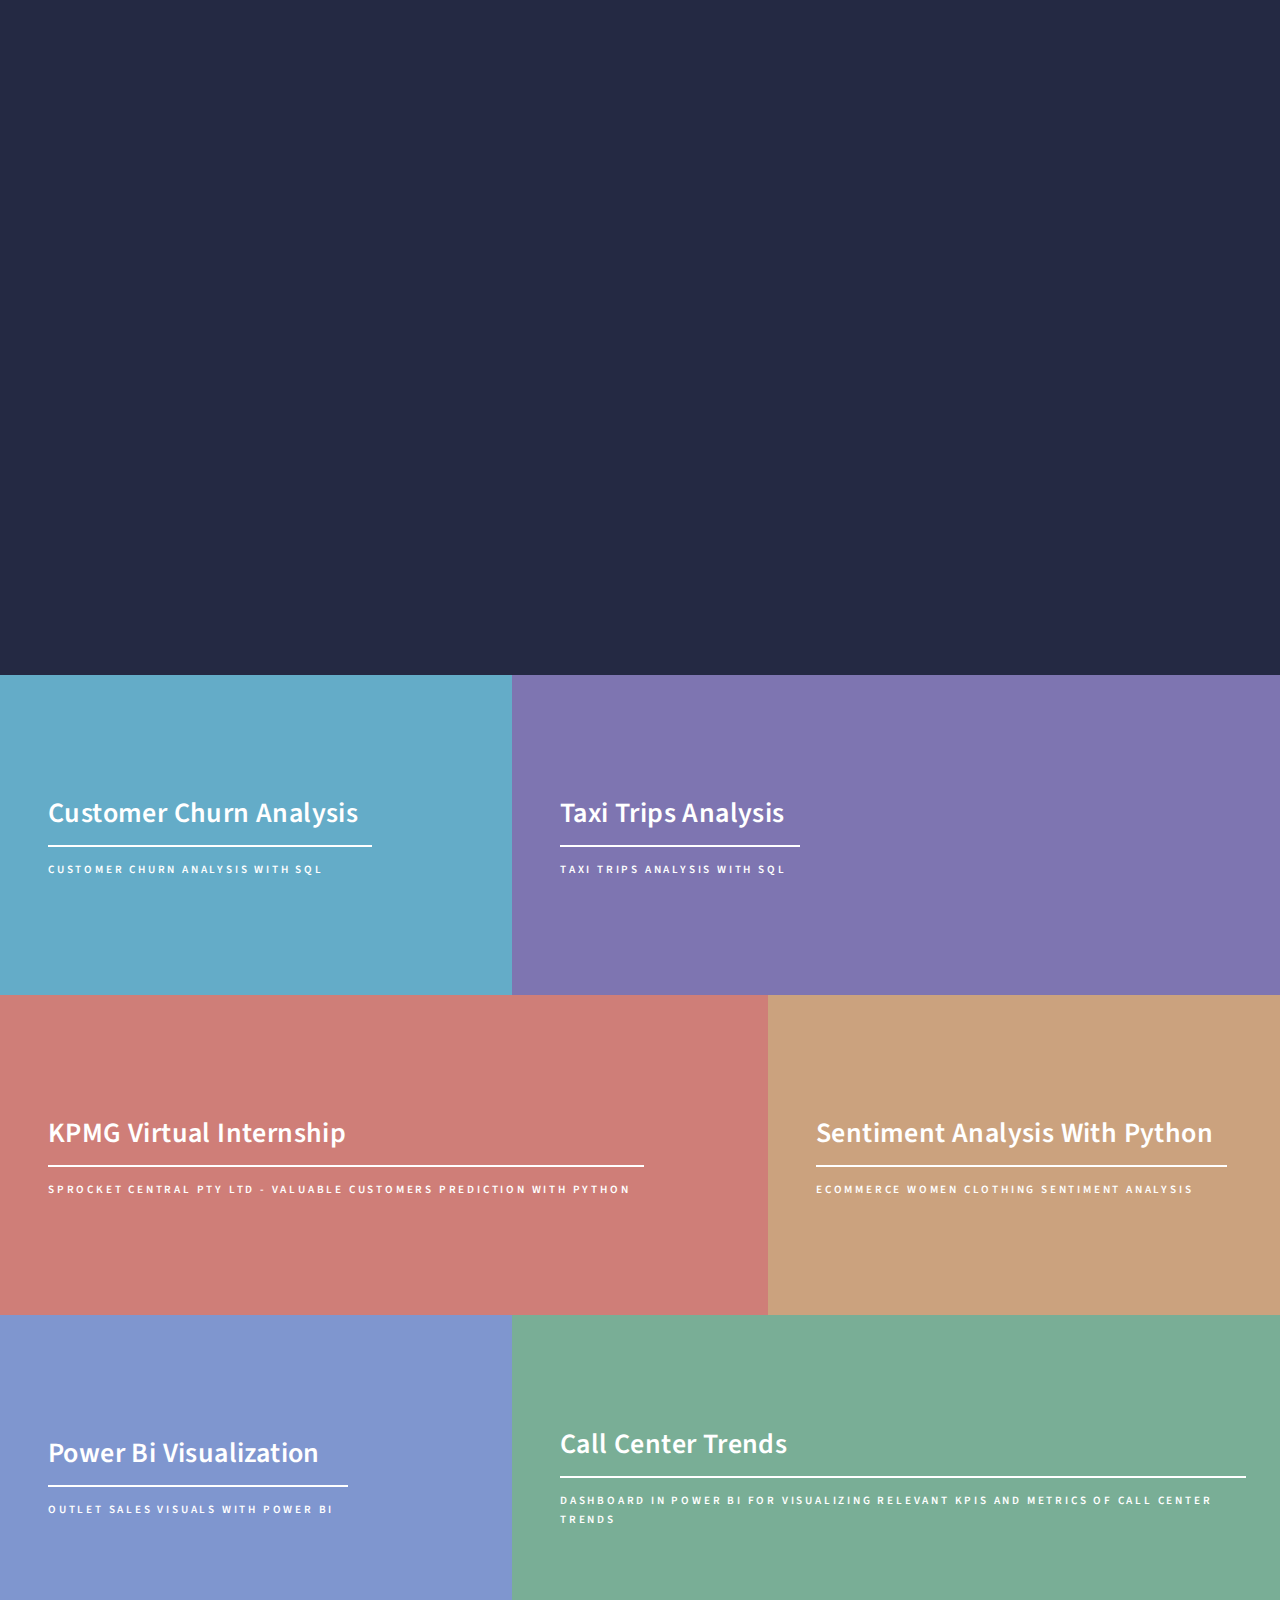
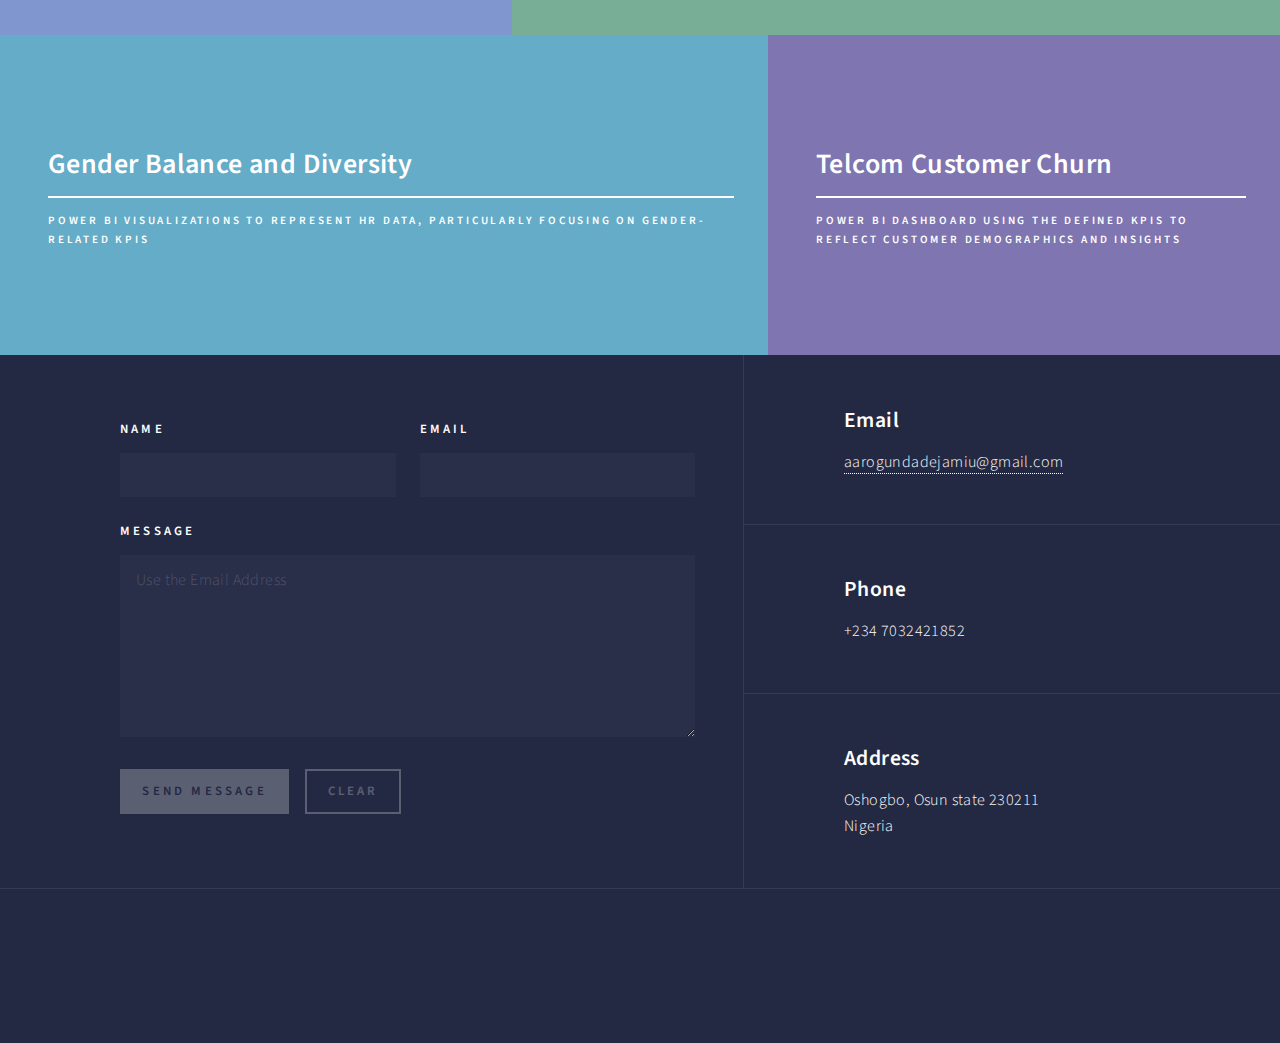
==== index.html @ fac4937c "Added three new Power BI projects" ====
<!DOCTYPE HTML>
<html>
	<head>
		<title>Welcome to my portfolio</title>
		<meta charset="utf-8" />
		<meta name="viewport" content="width=device-width, initial-scale=1, user-scalable=no" />
		<link rel="stylesheet" href="assets/css/main.css" />
		<noscript><link rel="stylesheet" href="assets/css/noscript.css" /></noscript>
	</head>
	<body class="is-preload">

		<!-- Wrapper -->
			<div id="wrapper">

				<!-- Header -->
					<header id="header" class="alt">
						<a href="index.html" class="logo"><strong>Welcome</strong> <span>to my Portfolio</span></a>
						<nav>
							<a href="#menu">Menu</a>
						</nav>
					</header>

				<!-- Menu -->
					<nav id="menu">
						<ul class="links">
							<li><a href="index.html">Home</a></li>
							<!-- <li><a href="landing.html">About</a></li> -->
							<li><a href="https://github.com/Hardeborwale87/Excel-for-Data-Analysis"></a>Excel</li>
							<li><a href="https://github.com/Hardeborwale87/SQL-for-Data-Analysis">SQL</a></li>
							<li><a href="https://github.com/Hardeborwale87/Python">Python Projects</a></li>
							<li><a href="https://github.com/Hardeborwale87?tab=repositories"></a>HTML Projects</li>
						</ul>
						<!-- <ul class="actions stacked">
							<li><a href="#" class="button primary fit">Get Started</a></li>
							<li><a href="#" class="button fit">Log In</a></li>
						</ul> -->
					</nav>

				<!-- Banner -->
					<section id="banner" class="major">
						<div class="inner">
							<header class="major">
								<h1>Hello, I'm Jamiu Arogundade,</h1>
							</header>
							<div class="inner">
								<p font="" style="padding-top: -6em;">
									As a dynamic Data Analyst, I possess a keen understanding of efficiently gathering, organizing, interpreting, and 
									presenting diverse statistical insights. My proficiency extends across a spectrum of tools, including MS Excel, MS SQL, 
									Tableau, Python, and Power BI. Additionally, I bring proven expertise in programming languages and libraries such as HTML,
									 CSS, JQuery, JavaScript, Python, and PHP for the development and upkeep of computer software. Let's transform data into 
									 actionable intelligence together.
								</p>
								<ul class="actions" style="padding-bottom: 7em;">
									<li><a href="#one" class="button next scrolly">Get Started</a></li>
								</ul>
							</div>
						</div>
					</section>

				<!-- Main -->
					<div id="main">

						<!-- One -->
							<section id="one" class="tiles">
								<article>
									<span class="image">
										<img src="images/OIH.jfif" alt="" />
									</span>
									<header class="major">
										<h3><a href="customerChurn.html" class="link">Customer Churn Analysis</a></h3>
										<p>Customer Churn Analysis With SQL</p>
									</header>
								</article>
								<article>
									<span class="image">
										<img src="images/trips/taxi.jpg" alt="" />
									</span>
									<header class="major">
										<h3><a href="taxiTrips.html" class="link">Taxi Trips Analysis</a></h3>
										<p>Taxi Trips Analysis With SQl</p>
									</header>
								</article>
								<article>
									<span class="image">
										<img src="images/KPMG/KPMG-inside-sherpa-thumb.jpg" alt="" />
									</span>
									<header class="major">
										<h3><a href="https://github.com/Hardeborwale87/KPMG_Virtual_Intership__Sprocket_Central_Pty_Ltd" class="link">KPMG Virtual Internship</a></h3>
										<p>Sprocket Central Pty Ltd - Valuable Customers Prediction WITH Python</p>
									</header>
								</article>
								<article>
									<span class="image">
										<img src="images/sentiment_analyses/wordCloud2.jpg" alt="" />
									</span>
									<header class="major">
										<h3><a href="https://github.com/Hardeborwale87/Women_Clohing_Ecommerce_Sentiment_Analyses" class="link">Sentiment Analysis With Python</a></h3>
										<p>Ecommerce Women Clothing Sentiment Analysis</p>
									</header>
								</article>
								<article>
									<span class="image">
										<img src="images/Outlets/AP22269668737218.jpg" alt="" />
									</span>
									<header class="major">
										<h3><a href="https://github.com/Hardeborwale87/Outlet_Sales/blob/main/OutletsSales.pdf" class="link">Power Bi Visualization</a></h3>
										<p>Outlet Sales Visuals with Power Bi</p>
									</header>
								</article>
								
								<article>
									<span class="image">
										<img src="images/Telcom Churn Analysis/call_center_trends.png" alt="" />
									</span>
									<header class="major">
										<h3><a href="https://github.com/aarogundadejamiu/Call-Center-Trends/blob/main/CallCenterTrends.pdf" class="link"></a>Call Center Trends</h3>
										<p>Dashboard in Power BI for Visualizing Relevant KPIs and Metrics of Call Center Trends</Center></p>
									</header>
								</article>
								<article>
									<span class="image">
										<img src="images/Telcom Churn Analysis/Diversity_summary.png" alt="" />
									</span>
									<header class="major">
										<h3><a href="https://github.com/aarogundadejamiu/Gender-Balance-and-Diversity/blob/main/d%26I.pdf" class="link">Gender Balance and Diversity</a></h3>
										<p>Power BI Visualizations to Represent HR Data, Particularly Focusing on Gender-Related KPIs</p>
									</header>
								</article>
								
								<article>
									<span class="image">
										<img src="images/Telcom Churn Analysis/Overview.png" alt="" />
									</span>
									<header class="major">
										<h3><a href="https://github.com/aarogundadejamiu/Telcom-Customer-Churn/blob/main/TelcomCustomerChurnAnalysis.pdf" class="link"></a>Telcom Customer Churn</h3>
										<p>Power Bi Dashboard Using the Defined KPIs to Reflect Customer Demographics and Insights</p>
									</header>
								</article>
							</section>

						<!-- Two -->
							<!-- <section id="two">
								<div class="inner">
									<header class="major">
										<h2>Massa libero</h2>
									</header>
									
								</div>
							</section> -->

					</div>

				<!-- Contact -->
					<section id="contact">
						<div class="inner">
							<section>
								<form method="post" action="#">
									<div class="fields">
										<div class="field half">
											<label for="name">Name</label>
											<input type="text" name="name" id="name" disabled/>
										</div>
										<div class="field half">
											<label for="email">Email</label>
											<input type="text" name="email" id="email" disabled/>
										</div>
										<div class="field">
											<label for="message">Message</label>
											<textarea name="message" id="message" rows="6" placeholder="Use the Email Address"></textarea>
										</div>
									</div>
									<ul class="actions">
										<li><input type="submit" value="Send Message" class="primary" disabled/></li>
										<li><input type="reset" value="Clear" disabled/></li>
									</ul>
								</form>
							</section>
							<section class="split">
								<section>
									<div class="contact-method">
										<span class="icon solid alt fa-envelope"></span>
										<h3>Email</h3>
										<a href="#">aarogundadejamiu@gmail.com</a>
									</div>
								</section>
								<section>
									<div class="contact-method">
										<span class="icon solid alt fa-phone"></span>
										<h3>Phone</h3>
										<span>+234 7032421852</span>
									</div>
								</section>
								<section>
									<div class="contact-method">
										<span class="icon solid alt fa-home"></span>
										<h3>Address</h3>
										<span>Oshogbo, Osun state 230211<br />
										Nigeria</span>
									</div>
								</section>
							</section>
						</div>
					</section>

				<!-- Footer -->
					<footer id="footer">
						<div class="inner">
							<ul class="icons">
								<li><a href="https://twitter.com/hardeborwale_" class="icon brands alt fa-twitter"><span class="label">Twitter</span></a></li>
								<!-- <li><a href="#" class="icon brands alt fa-facebook-f"><span class="label">Facebook</span></a></li>
								<li><a href="#" class="icon brands alt fa-instagram"><span class="label">Instagram</span></a></li> -->
								<li><a href="https://github.com/Hardeborwale87" class="icon brands alt fa-github"><span class="label">GitHub</span></a></li>
								<li><a href="https://www.linkedin.com/in/jamiuarogundade/" class="icon brands alt fa-linkedin-in"><span class="label">LinkedIn</span></a></li>
							</ul>
							<!-- <ul class="copyright">
								<li>&copy; Untitled</li><li>Design: <a href="https://html5up.net">HTML5 UP</a></li>
							</ul> -->
						</div>
					</footer>

			</div>

		<!-- Scripts -->
			<script src="assets/js/jquery.min.js"></script>
			<script src="assets/js/jquery.scrolly.min.js"></script>
			<script src="assets/js/jquery.scrollex.min.js"></script>
			<script src="assets/js/browser.min.js"></script>
			<script src="assets/js/breakpoints.min.js"></script>
			<script src="assets/js/util.js"></script>
			<script src="assets/js/main.js"></script>

	</body>
</html>
---- assets/css/main.css ----
@import url(fontawesome-all.min.css);
@import url("https://fonts.googleapis.com/css?family=Source+Sans+Pro:300,300italic,600,600italic");

/*
	Forty by HTML5 UP
	html5up.net | @ajlkn
	Free for personal and commercial use under the CCA 3.0 license (html5up.net/license)
*/

html, body, div, span, applet, object,
iframe, h1, h2, h3, h4, h5, h6, p, blockquote,
pre, a, abbr, acronym, address, big, cite,
code, del, dfn, em, img, ins, kbd, q, s, samp,
small, strike, strong, sub, sup, tt, var, b,
u, i, center, dl, dt, dd, ol, ul, li, fieldset,
form, label, legend, table, caption, tbody,
tfoot, thead, tr, th, td, article, aside,
canvas, details, embed, figure, figcaption,
footer, header, hgroup, menu, nav, output, ruby,
section, summary, time, mark, audio, video {
	margin: 0;
	padding: 0;
	border: 0;
	font-size: 100%;
	font: inherit;
	vertical-align: baseline;}

article, aside, details, figcaption, figure,
footer, header, hgroup, menu, nav, section {
	display: block;}

body {
	line-height: 1;
}

ol, ul {
	list-style: none;
}

blockquote, q {
	quotes: none;
}

	blockquote:before, blockquote:after, q:before, q:after {
		content: '';
		content: none;
	}

table {
	border-collapse: collapse;
	border-spacing: 0;
}

body {
	-webkit-text-size-adjust: none;
}

mark {
	background-color: transparent;
	color: inherit;
}

input::-moz-focus-inner {
	border: 0;
	padding: 0;
}

input, select, textarea {
	-moz-appearance: none;
	-webkit-appearance: none;
	-ms-appearance: none;
	appearance: none;
}

/* Basic */

	@-ms-viewport {
		width: device-width;
	}

	body {
		-ms-overflow-style: scrollbar;
	}

	@media screen and (max-width: 480px) {

		html, body {
			min-width: 320px;
		}

	}

	html {
		box-sizing: border-box;
	}

	*, *:before, *:after {
		box-sizing: inherit;
	}

	body {
		background: #242943;
	}

		body.is-preload *, body.is-preload *:before, body.is-preload *:after {
			-moz-animation: none !important;
			-webkit-animation: none !important;
			-ms-animation: none !important;
			animation: none !important;
			-moz-transition: none !important;
			-webkit-transition: none !important;
			-ms-transition: none !important;
			transition: none !important;
		}

/* Type */

	body, input, select, textarea {
		color: #ffffff;
		font-family: "Source Sans Pro", Helvetica, sans-serif;
		font-size: 17pt;
		font-weight: 300;
		letter-spacing: 0.025em;
		line-height: 1.65;
	}

		@media screen and (max-width: 1680px) {

			body, input, select, textarea {
				font-size: 14pt;
			}

		}

		@media screen and (max-width: 1280px) {

			body, input, select, textarea {
				font-size: 12pt;
			}

		}

		@media screen and (max-width: 360px) {

			body, input, select, textarea {
				font-size: 11pt;
			}

		}

	a {
		-moz-transition: color 0.2s ease-in-out, border-bottom-color 0.2s ease-in-out;
		-webkit-transition: color 0.2s ease-in-out, border-bottom-color 0.2s ease-in-out;
		-ms-transition: color 0.2s ease-in-out, border-bottom-color 0.2s ease-in-out;
		transition: color 0.2s ease-in-out, border-bottom-color 0.2s ease-in-out;
		border-bottom: dotted 1px;
		color: inherit;
		text-decoration: none;
	}

		a:hover {
			border-bottom-color: transparent;
			color: #9bf1ff !important;
		}

		a:active {
			color: #53e3fb !important;
		}

	strong, b {
		color: #ffffff;
		font-weight: 600;
	}

	em, i {
		font-style: italic;
	}

	p {
		margin: 0 0 2em 0;
	}

	h1, h2, h3, h4, h5, h6 {
		color: #ffffff;
		font-weight: 600;
		line-height: 1.65;
		margin: 0 0 1em 0;
	}

		h1 a, h2 a, h3 a, h4 a, h5 a, h6 a {
			color: inherit;
			border-bottom: 0;
		}

	h1 {
		font-size: 2.5em;
	}

	h2 {
		font-size: 1.75em;
	}

	h3 {
		font-size: 1.35em;
	}

	h4 {
		font-size: 1.1em;
	}

	h5 {
		font-size: 0.9em;
	}

	h6 {
		font-size: 0.7em;
	}

	@media screen and (max-width: 736px) {

		h1 {
			font-size: 2em;
		}

		h2 {
			font-size: 1.5em;
		}

		h3 {
			font-size: 1.25em;
		}

	}

	sub {
		font-size: 0.8em;
		position: relative;
		top: 0.5em;
	}

	sup {
		font-size: 0.8em;
		position: relative;
		top: -0.5em;
	}

	blockquote {
		border-left: solid 4px rgba(212, 212, 255, 0.1);
		font-style: italic;
		margin: 0 0 2em 0;
		padding: 0.5em 0 0.5em 2em;
	}

	code {
		background: rgba(212, 212, 255, 0.035);
		font-family: "Courier New", monospace;
		font-size: 0.9em;
		margin: 0 0.25em;
		padding: 0.25em 0.65em;
	}

	pre {
		-webkit-overflow-scrolling: touch;
		font-family: "Courier New", monospace;
		font-size: 0.9em;
		margin: 0 0 2em 0;
	}

		pre code {
			display: block;
			line-height: 1.75;
			padding: 1em 1.5em;
			overflow-x: auto;
		}

	hr {
		border: 0;
		border-bottom: solid 1px rgba(212, 212, 255, 0.1);
		margin: 2em 0;
	}

		hr.major {
			margin: 3em 0;
		}

	.align-left {
		text-align: left;
	}

	.align-center {
		text-align: center;
	}

	.align-right {
		text-align: right;
	}

/* Row */

	.row {
		display: flex;
		flex-wrap: wrap;
		box-sizing: border-box;
		align-items: stretch;
	}

		.row > * {
			box-sizing: border-box;
		}

		.row.gtr-uniform > * > :last-child {
			margin-bottom: 0;
		}

		.row.aln-left {
			justify-content: flex-start;
		}

		.row.aln-center {
			justify-content: center;
		}

		.row.aln-right {
			justify-content: flex-end;
		}

		.row.aln-top {
			align-items: flex-start;
		}

		.row.aln-middle {
			align-items: center;
		}

		.row.aln-bottom {
			align-items: flex-end;
		}

		.row > .imp {
			order: -1;
		}

		.row > .col-1 {
			width: 8.33333%;
		}

		.row > .off-1 {
			margin-left: 8.33333%;
		}

		.row > .col-2 {
			width: 16.66667%;
		}

		.row > .off-2 {
			margin-left: 16.66667%;
		}

		.row > .col-3 {
			width: 25%;
		}

		.row > .off-3 {
			margin-left: 25%;
		}

		.row > .col-4 {
			width: 33.33333%;
		}

		.row > .off-4 {
			margin-left: 33.33333%;
		}

		.row > .col-5 {
			width: 41.66667%;
		}

		.row > .off-5 {
			margin-left: 41.66667%;
		}

		.row > .col-6 {
			width: 50%;
		}

		.row > .off-6 {
			margin-left: 50%;
		}

		.row > .col-7 {
			width: 58.33333%;
		}

		.row > .off-7 {
			margin-left: 58.33333%;
		}

		.row > .col-8 {
			width: 66.66667%;
		}

		.row > .off-8 {
			margin-left: 66.66667%;
		}

		.row > .col-9 {
			width: 75%;
		}

		.row > .off-9 {
			margin-left: 75%;
		}

		.row > .col-10 {
			width: 83.33333%;
		}

		.row > .off-10 {
			margin-left: 83.33333%;
		}

		.row > .col-11 {
			width: 91.66667%;
		}

		.row > .off-11 {
			margin-left: 91.66667%;
		}

		.row > .col-12 {
			width: 100%;
		}

		.row > .off-12 {
			margin-left: 100%;
		}

		.row.gtr-0 {
			margin-top: 0;
			margin-left: 0em;
		}

			.row.gtr-0 > * {
				padding: 0 0 0 0em;
			}

			.row.gtr-0.gtr-uniform {
				margin-top: 0em;
			}

				.row.gtr-0.gtr-uniform > * {
					padding-top: 0em;
				}

		.row.gtr-25 {
			margin-top: 0;
			margin-left: -0.5em;
		}

			.row.gtr-25 > * {
				padding: 0 0 0 0.5em;
			}

			.row.gtr-25.gtr-uniform {
				margin-top: -0.5em;
			}

				.row.gtr-25.gtr-uniform > * {
					padding-top: 0.5em;
				}

		.row.gtr-50 {
			margin-top: 0;
			margin-left: -1em;
		}

			.row.gtr-50 > * {
				padding: 0 0 0 1em;
			}

			.row.gtr-50.gtr-uniform {
				margin-top: -1em;
			}

				.row.gtr-50.gtr-uniform > * {
					padding-top: 1em;
				}

		.row {
			margin-top: 0;
			margin-left: -2em;
		}

			.row > * {
				padding: 0 0 0 2em;
			}

			.row.gtr-uniform {
				margin-top: -2em;
			}

				.row.gtr-uniform > * {
					padding-top: 2em;
				}

		.row.gtr-150 {
			margin-top: 0;
			margin-left: -3em;
		}

			.row.gtr-150 > * {
				padding: 0 0 0 3em;
			}

			.row.gtr-150.gtr-uniform {
				margin-top: -3em;
			}

				.row.gtr-150.gtr-uniform > * {
					padding-top: 3em;
				}

		.row.gtr-200 {
			margin-top: 0;
			margin-left: -4em;
		}

			.row.gtr-200 > * {
				padding: 0 0 0 4em;
			}

			.row.gtr-200.gtr-uniform {
				margin-top: -4em;
			}

				.row.gtr-200.gtr-uniform > * {
					padding-top: 4em;
				}

		@media screen and (max-width: 1680px) {

			.row {
				display: flex;
				flex-wrap: wrap;
				box-sizing: border-box;
				align-items: stretch;
			}

				.row > * {
					box-sizing: border-box;
				}

				.row.gtr-uniform > * > :last-child {
					margin-bottom: 0;
				}

				.row.aln-left {
					justify-content: flex-start;
				}

				.row.aln-center {
					justify-content: center;
				}

				.row.aln-right {
					justify-content: flex-end;
				}

				.row.aln-top {
					align-items: flex-start;
				}

				.row.aln-middle {
					align-items: center;
				}

				.row.aln-bottom {
					align-items: flex-end;
				}

				.row > .imp-xlarge {
					order: -1;
				}

				.row > .col-1-xlarge {
					width: 8.33333%;
				}

				.row > .off-1-xlarge {
					margin-left: 8.33333%;
				}

				.row > .col-2-xlarge {
					width: 16.66667%;
				}

				.row > .off-2-xlarge {
					margin-left: 16.66667%;
				}

				.row > .col-3-xlarge {
					width: 25%;
				}

				.row > .off-3-xlarge {
					margin-left: 25%;
				}

				.row > .col-4-xlarge {
					width: 33.33333%;
				}

				.row > .off-4-xlarge {
					margin-left: 33.33333%;
				}

				.row > .col-5-xlarge {
					width: 41.66667%;
				}

				.row > .off-5-xlarge {
					margin-left: 41.66667%;
				}

				.row > .col-6-xlarge {
					width: 50%;
				}

				.row > .off-6-xlarge {
					margin-left: 50%;
				}

				.row > .col-7-xlarge {
					width: 58.33333%;
				}

				.row > .off-7-xlarge {
					margin-left: 58.33333%;
				}

				.row > .col-8-xlarge {
					width: 66.66667%;
				}

				.row > .off-8-xlarge {
					margin-left: 66.66667%;
				}

				.row > .col-9-xlarge {
					width: 75%;
				}

				.row > .off-9-xlarge {
					margin-left: 75%;
				}

				.row > .col-10-xlarge {
					width: 83.33333%;
				}

				.row > .off-10-xlarge {
					margin-left: 83.33333%;
				}

				.row > .col-11-xlarge {
					width: 91.66667%;
				}

				.row > .off-11-xlarge {
					margin-left: 91.66667%;
				}

				.row > .col-12-xlarge {
					width: 100%;
				}

				.row > .off-12-xlarge {
					margin-left: 100%;
				}

				.row.gtr-0 {
					margin-top: 0;
					margin-left: 0em;
				}

					.row.gtr-0 > * {
						padding: 0 0 0 0em;
					}

					.row.gtr-0.gtr-uniform {
						margin-top: 0em;
					}

						.row.gtr-0.gtr-uniform > * {
							padding-top: 0em;
						}

				.row.gtr-25 {
					margin-top: 0;
					margin-left: -0.5em;
				}

					.row.gtr-25 > * {
						padding: 0 0 0 0.5em;
					}

					.row.gtr-25.gtr-uniform {
						margin-top: -0.5em;
					}

						.row.gtr-25.gtr-uniform > * {
							padding-top: 0.5em;
						}

				.row.gtr-50 {
					margin-top: 0;
					margin-left: -1em;
				}

					.row.gtr-50 > * {
						padding: 0 0 0 1em;
					}

					.row.gtr-50.gtr-uniform {
						margin-top: -1em;
					}

						.row.gtr-50.gtr-uniform > * {
							padding-top: 1em;
						}

				.row {
					margin-top: 0;
					margin-left: -2em;
				}

					.row > * {
						padding: 0 0 0 2em;
					}

					.row.gtr-uniform {
						margin-top: -2em;
					}

						.row.gtr-uniform > * {
							padding-top: 2em;
						}

				.row.gtr-150 {
					margin-top: 0;
					margin-left: -3em;
				}

					.row.gtr-150 > * {
						padding: 0 0 0 3em;
					}

					.row.gtr-150.gtr-uniform {
						margin-top: -3em;
					}

						.row.gtr-150.gtr-uniform > * {
							padding-top: 3em;
						}

				.row.gtr-200 {
					margin-top: 0;
					margin-left: -4em;
				}

					.row.gtr-200 > * {
						padding: 0 0 0 4em;
					}

					.row.gtr-200.gtr-uniform {
						margin-top: -4em;
					}

						.row.gtr-200.gtr-uniform > * {
							padding-top: 4em;
						}

		}

		@media screen and (max-width: 1280px) {

			.row {
				display: flex;
				flex-wrap: wrap;
				box-sizing: border-box;
				align-items: stretch;
			}

				.row > * {
					box-sizing: border-box;
				}

				.row.gtr-uniform > * > :last-child {
					margin-bottom: 0;
				}

				.row.aln-left {
					justify-content: flex-start;
				}

				.row.aln-center {
					justify-content: center;
				}

				.row.aln-right {
					justify-content: flex-end;
				}

				.row.aln-top {
					align-items: flex-start;
				}

				.row.aln-middle {
					align-items: center;
				}

				.row.aln-bottom {
					align-items: flex-end;
				}

				.row > .imp-large {
					order: -1;
				}

				.row > .col-1-large {
					width: 8.33333%;
				}

				.row > .off-1-large {
					margin-left: 8.33333%;
				}

				.row > .col-2-large {
					width: 16.66667%;
				}

				.row > .off-2-large {
					margin-left: 16.66667%;
				}

				.row > .col-3-large {
					width: 25%;
				}

				.row > .off-3-large {
					margin-left: 25%;
				}

				.row > .col-4-large {
					width: 33.33333%;
				}

				.row > .off-4-large {
					margin-left: 33.33333%;
				}

				.row > .col-5-large {
					width: 41.66667%;
				}

				.row > .off-5-large {
					margin-left: 41.66667%;
				}

				.row > .col-6-large {
					width: 50%;
				}

				.row > .off-6-large {
					margin-left: 50%;
				}

				.row > .col-7-large {
					width: 58.33333%;
				}

				.row > .off-7-large {
					margin-left: 58.33333%;
				}

				.row > .col-8-large {
					width: 66.66667%;
				}

				.row > .off-8-large {
					margin-left: 66.66667%;
				}

				.row > .col-9-large {
					width: 75%;
				}

				.row > .off-9-large {
					margin-left: 75%;
				}

				.row > .col-10-large {
					width: 83.33333%;
				}

				.row > .off-10-large {
					margin-left: 83.33333%;
				}

				.row > .col-11-large {
					width: 91.66667%;
				}

				.row > .off-11-large {
					margin-left: 91.66667%;
				}

				.row > .col-12-large {
					width: 100%;
				}

				.row > .off-12-large {
					margin-left: 100%;
				}

				.row.gtr-0 {
					margin-top: 0;
					margin-left: 0em;
				}

					.row.gtr-0 > * {
						padding: 0 0 0 0em;
					}

					.row.gtr-0.gtr-uniform {
						margin-top: 0em;
					}

						.row.gtr-0.gtr-uniform > * {
							padding-top: 0em;
						}

				.row.gtr-25 {
					margin-top: 0;
					margin-left: -0.375em;
				}

					.row.gtr-25 > * {
						padding: 0 0 0 0.375em;
					}

					.row.gtr-25.gtr-uniform {
						margin-top: -0.375em;
					}

						.row.gtr-25.gtr-uniform > * {
							padding-top: 0.375em;
						}

				.row.gtr-50 {
					margin-top: 0;
					margin-left: -0.75em;
				}

					.row.gtr-50 > * {
						padding: 0 0 0 0.75em;
					}

					.row.gtr-50.gtr-uniform {
						margin-top: -0.75em;
					}

						.row.gtr-50.gtr-uniform > * {
							padding-top: 0.75em;
						}

				.row {
					margin-top: 0;
					margin-left: -1.5em;
				}

					.row > * {
						padding: 0 0 0 1.5em;
					}

					.row.gtr-uniform {
						margin-top: -1.5em;
					}

						.row.gtr-uniform > * {
							padding-top: 1.5em;
						}

				.row.gtr-150 {
					margin-top: 0;
					margin-left: -2.25em;
				}

					.row.gtr-150 > * {
						padding: 0 0 0 2.25em;
					}

					.row.gtr-150.gtr-uniform {
						margin-top: -2.25em;
					}

						.row.gtr-150.gtr-uniform > * {
							padding-top: 2.25em;
						}

				.row.gtr-200 {
					margin-top: 0;
					margin-left: -3em;
				}

					.row.gtr-200 > * {
						padding: 0 0 0 3em;
					}

					.row.gtr-200.gtr-uniform {
						margin-top: -3em;
					}

						.row.gtr-200.gtr-uniform > * {
							padding-top: 3em;
						}

		}

		@media screen and (max-width: 980px) {

			.row {
				display: flex;
				flex-wrap: wrap;
				box-sizing: border-box;
				align-items: stretch;
			}

				.row > * {
					box-sizing: border-box;
				}

				.row.gtr-uniform > * > :last-child {
					margin-bottom: 0;
				}

				.row.aln-left {
					justify-content: flex-start;
				}

				.row.aln-center {
					justify-content: center;
				}

				.row.aln-right {
					justify-content: flex-end;
				}

				.row.aln-top {
					align-items: flex-start;
				}

				.row.aln-middle {
					align-items: center;
				}

				.row.aln-bottom {
					align-items: flex-end;
				}

				.row > .imp-medium {
					order: -1;
				}

				.row > .col-1-medium {
					width: 8.33333%;
				}

				.row > .off-1-medium {
					margin-left: 8.33333%;
				}

				.row > .col-2-medium {
					width: 16.66667%;
				}

				.row > .off-2-medium {
					margin-left: 16.66667%;
				}

				.row > .col-3-medium {
					width: 25%;
				}

				.row > .off-3-medium {
					margin-left: 25%;
				}

				.row > .col-4-medium {
					width: 33.33333%;
				}

				.row > .off-4-medium {
					margin-left: 33.33333%;
				}

				.row > .col-5-medium {
					width: 41.66667%;
				}

				.row > .off-5-medium {
					margin-left: 41.66667%;
				}

				.row > .col-6-medium {
					width: 50%;
				}

				.row > .off-6-medium {
					margin-left: 50%;
				}

				.row > .col-7-medium {
					width: 58.33333%;
				}

				.row > .off-7-medium {
					margin-left: 58.33333%;
				}

				.row > .col-8-medium {
					width: 66.66667%;
				}

				.row > .off-8-medium {
					margin-left: 66.66667%;
				}

				.row > .col-9-medium {
					width: 75%;
				}

				.row > .off-9-medium {
					margin-left: 75%;
				}

				.row > .col-10-medium {
					width: 83.33333%;
				}

				.row > .off-10-medium {
					margin-left: 83.33333%;
				}

				.row > .col-11-medium {
					width: 91.66667%;
				}

				.row > .off-11-medium {
					margin-left: 91.66667%;
				}

				.row > .col-12-medium {
					width: 100%;
				}

				.row > .off-12-medium {
					margin-left: 100%;
				}

				.row.gtr-0 {
					margin-top: 0;
					margin-left: 0em;
				}

					.row.gtr-0 > * {
						padding: 0 0 0 0em;
					}

					.row.gtr-0.gtr-uniform {
						margin-top: 0em;
					}

						.row.gtr-0.gtr-uniform > * {
							padding-top: 0em;
						}

				.row.gtr-25 {
					margin-top: 0;
					margin-left: -0.375em;
				}

					.row.gtr-25 > * {
						padding: 0 0 0 0.375em;
					}

					.row.gtr-25.gtr-uniform {
						margin-top: -0.375em;
					}

						.row.gtr-25.gtr-uniform > * {
							padding-top: 0.375em;
						}

				.row.gtr-50 {
					margin-top: 0;
					margin-left: -0.75em;
				}

					.row.gtr-50 > * {
						padding: 0 0 0 0.75em;
					}

					.row.gtr-50.gtr-uniform {
						margin-top: -0.75em;
					}

						.row.gtr-50.gtr-uniform > * {
							padding-top: 0.75em;
						}

				.row {
					margin-top: 0;
					margin-left: -1.5em;
				}

					.row > * {
						padding: 0 0 0 1.5em;
					}

					.row.gtr-uniform {
						margin-top: -1.5em;
					}

						.row.gtr-uniform > * {
							padding-top: 1.5em;
						}

				.row.gtr-150 {
					margin-top: 0;
					margin-left: -2.25em;
				}

					.row.gtr-150 > * {
						padding: 0 0 0 2.25em;
					}

					.row.gtr-150.gtr-uniform {
						margin-top: -2.25em;
					}

						.row.gtr-150.gtr-uniform > * {
							padding-top: 2.25em;
						}

				.row.gtr-200 {
					margin-top: 0;
					margin-left: -3em;
				}

					.row.gtr-200 > * {
						padding: 0 0 0 3em;
					}

					.row.gtr-200.gtr-uniform {
						margin-top: -3em;
					}

						.row.gtr-200.gtr-uniform > * {
							padding-top: 3em;
						}

		}

		@media screen and (max-width: 736px) {

			.row {
				display: flex;
				flex-wrap: wrap;
				box-sizing: border-box;
				align-items: stretch;
			}

				.row > * {
					box-sizing: border-box;
				}

				.row.gtr-uniform > * > :last-child {
					margin-bottom: 0;
				}

				.row.aln-left {
					justify-content: flex-start;
				}

				.row.aln-center {
					justify-content: center;
				}

				.row.aln-right {
					justify-content: flex-end;
				}

				.row.aln-top {
					align-items: flex-start;
				}

				.row.aln-middle {
					align-items: center;
				}

				.row.aln-bottom {
					align-items: flex-end;
				}

				.row > .imp-small {
					order: -1;
				}

				.row > .col-1-small {
					width: 8.33333%;
				}

				.row > .off-1-small {
					margin-left: 8.33333%;
				}

				.row > .col-2-small {
					width: 16.66667%;
				}

				.row > .off-2-small {
					margin-left: 16.66667%;
				}

				.row > .col-3-small {
					width: 25%;
				}

				.row > .off-3-small {
					margin-left: 25%;
				}

				.row > .col-4-small {
					width: 33.33333%;
				}

				.row > .off-4-small {
					margin-left: 33.33333%;
				}

				.row > .col-5-small {
					width: 41.66667%;
				}

				.row > .off-5-small {
					margin-left: 41.66667%;
				}

				.row > .col-6-small {
					width: 50%;
				}

				.row > .off-6-small {
					margin-left: 50%;
				}

				.row > .col-7-small {
					width: 58.33333%;
				}

				.row > .off-7-small {
					margin-left: 58.33333%;
				}

				.row > .col-8-small {
					width: 66.66667%;
				}

				.row > .off-8-small {
					margin-left: 66.66667%;
				}

				.row > .col-9-small {
					width: 75%;
				}

				.row > .off-9-small {
					margin-left: 75%;
				}

				.row > .col-10-small {
					width: 83.33333%;
				}

				.row > .off-10-small {
					margin-left: 83.33333%;
				}

				.row > .col-11-small {
					width: 91.66667%;
				}

				.row > .off-11-small {
					margin-left: 91.66667%;
				}

				.row > .col-12-small {
					width: 100%;
				}

				.row > .off-12-small {
					margin-left: 100%;
				}

				.row.gtr-0 {
					margin-top: 0;
					margin-left: 0em;
				}

					.row.gtr-0 > * {
						padding: 0 0 0 0em;
					}

					.row.gtr-0.gtr-uniform {
						margin-top: 0em;
					}

						.row.gtr-0.gtr-uniform > * {
							padding-top: 0em;
						}

				.row.gtr-25 {
					margin-top: 0;
					margin-left: -0.3125em;
				}

					.row.gtr-25 > * {
						padding: 0 0 0 0.3125em;
					}

					.row.gtr-25.gtr-uniform {
						margin-top: -0.3125em;
					}

						.row.gtr-25.gtr-uniform > * {
							padding-top: 0.3125em;
						}

				.row.gtr-50 {
					margin-top: 0;
					margin-left: -0.625em;
				}

					.row.gtr-50 > * {
						padding: 0 0 0 0.625em;
					}

					.row.gtr-50.gtr-uniform {
						margin-top: -0.625em;
					}

						.row.gtr-50.gtr-uniform > * {
							padding-top: 0.625em;
						}

				.row {
					margin-top: 0;
					margin-left: -1.25em;
				}

					.row > * {
						padding: 0 0 0 1.25em;
					}

					.row.gtr-uniform {
						margin-top: -1.25em;
					}

						.row.gtr-uniform > * {
							padding-top: 1.25em;
						}

				.row.gtr-150 {
					margin-top: 0;
					margin-left: -1.875em;
				}

					.row.gtr-150 > * {
						padding: 0 0 0 1.875em;
					}

					.row.gtr-150.gtr-uniform {
						margin-top: -1.875em;
					}

						.row.gtr-150.gtr-uniform > * {
							padding-top: 1.875em;
						}

				.row.gtr-200 {
					margin-top: 0;
					margin-left: -2.5em;
				}

					.row.gtr-200 > * {
						padding: 0 0 0 2.5em;
					}

					.row.gtr-200.gtr-uniform {
						margin-top: -2.5em;
					}

						.row.gtr-200.gtr-uniform > * {
							padding-top: 2.5em;
						}

		}

		@media screen and (max-width: 480px) {

			.row {
				display: flex;
				flex-wrap: wrap;
				box-sizing: border-box;
				align-items: stretch;
			}

				.row > * {
					box-sizing: border-box;
				}

				.row.gtr-uniform > * > :last-child {
					margin-bottom: 0;
				}

				.row.aln-left {
					justify-content: flex-start;
				}

				.row.aln-center {
					justify-content: center;
				}

				.row.aln-right {
					justify-content: flex-end;
				}

				.row.aln-top {
					align-items: flex-start;
				}

				.row.aln-middle {
					align-items: center;
				}

				.row.aln-bottom {
					align-items: flex-end;
				}

				.row > .imp-xsmall {
					order: -1;
				}

				.row > .col-1-xsmall {
					width: 8.33333%;
				}

				.row > .off-1-xsmall {
					margin-left: 8.33333%;
				}

				.row > .col-2-xsmall {
					width: 16.66667%;
				}

				.row > .off-2-xsmall {
					margin-left: 16.66667%;
				}

				.row > .col-3-xsmall {
					width: 25%;
				}

				.row > .off-3-xsmall {
					margin-left: 25%;
				}

				.row > .col-4-xsmall {
					width: 33.33333%;
				}

				.row > .off-4-xsmall {
					margin-left: 33.33333%;
				}

				.row > .col-5-xsmall {
					width: 41.66667%;
				}

				.row > .off-5-xsmall {
					margin-left: 41.66667%;
				}

				.row > .col-6-xsmall {
					width: 50%;
				}

				.row > .off-6-xsmall {
					margin-left: 50%;
				}

				.row > .col-7-xsmall {
					width: 58.33333%;
				}

				.row > .off-7-xsmall {
					margin-left: 58.33333%;
				}

				.row > .col-8-xsmall {
					width: 66.66667%;
				}

				.row > .off-8-xsmall {
					margin-left: 66.66667%;
				}

				.row > .col-9-xsmall {
					width: 75%;
				}

				.row > .off-9-xsmall {
					margin-left: 75%;
				}

				.row > .col-10-xsmall {
					width: 83.33333%;
				}

				.row > .off-10-xsmall {
					margin-left: 83.33333%;
				}

				.row > .col-11-xsmall {
					width: 91.66667%;
				}

				.row > .off-11-xsmall {
					margin-left: 91.66667%;
				}

				.row > .col-12-xsmall {
					width: 100%;
				}

				.row > .off-12-xsmall {
					margin-left: 100%;
				}

				.row.gtr-0 {
					margin-top: 0;
					margin-left: 0em;
				}

					.row.gtr-0 > * {
						padding: 0 0 0 0em;
					}

					.row.gtr-0.gtr-uniform {
						margin-top: 0em;
					}

						.row.gtr-0.gtr-uniform > * {
							padding-top: 0em;
						}

				.row.gtr-25 {
					margin-top: 0;
					margin-left: -0.3125em;
				}

					.row.gtr-25 > * {
						padding: 0 0 0 0.3125em;
					}

					.row.gtr-25.gtr-uniform {
						margin-top: -0.3125em;
					}

						.row.gtr-25.gtr-uniform > * {
							padding-top: 0.3125em;
						}

				.row.gtr-50 {
					margin-top: 0;
					margin-left: -0.625em;
				}

					.row.gtr-50 > * {
						padding: 0 0 0 0.625em;
					}

					.row.gtr-50.gtr-uniform {
						margin-top: -0.625em;
					}

						.row.gtr-50.gtr-uniform > * {
							padding-top: 0.625em;
						}

				.row {
					margin-top: 0;
					margin-left: -1.25em;
				}

					.row > * {
						padding: 0 0 0 1.25em;
					}

					.row.gtr-uniform {
						margin-top: -1.25em;
					}

						.row.gtr-uniform > * {
							padding-top: 1.25em;
						}

				.row.gtr-150 {
					margin-top: 0;
					margin-left: -1.875em;
				}

					.row.gtr-150 > * {
						padding: 0 0 0 1.875em;
					}

					.row.gtr-150.gtr-uniform {
						margin-top: -1.875em;
					}

						.row.gtr-150.gtr-uniform > * {
							padding-top: 1.875em;
						}

				.row.gtr-200 {
					margin-top: 0;
					margin-left: -2.5em;
				}

					.row.gtr-200 > * {
						padding: 0 0 0 2.5em;
					}

					.row.gtr-200.gtr-uniform {
						margin-top: -2.5em;
					}

						.row.gtr-200.gtr-uniform > * {
							padding-top: 2.5em;
						}

		}

/* Section/Article */

	section.special, article.special {
		text-align: center;
	}

	header.major {
		width: -moz-max-content;
		width: -webkit-max-content;
		width: -ms-max-content;
		width: max-content;
		margin-bottom: 2em;
	}

		header.major > :first-child {
			margin-bottom: 0;
			width: calc(100% + 0.5em);
		}

			header.major > :first-child:after {
				content: '';
				background-color: #ffffff;
				display: block;
				height: 2px;
				margin: 0.325em 0 0.5em 0;
				width: 100%;
			}

		header.major > p {
			font-size: 0.7em;
			font-weight: 600;
			letter-spacing: 0.25em;
			margin-bottom: 0;
			text-transform: uppercase;
		}

		body.is-ie header.major > :first-child:after {
			max-width: 9em;
		}

		body.is-ie header.major > h1:after {
			max-width: 100% !important;
		}

	@media screen and (max-width: 736px) {

		header.major > p br {
			display: none;
		}

	}

/* Form */

	form {
		margin: 0 0 2em 0;
	}

		form > :last-child {
			margin-bottom: 0;
		}

		form > .fields {
			display: -moz-flex;
			display: -webkit-flex;
			display: -ms-flex;
			display: flex;
			-moz-flex-wrap: wrap;
			-webkit-flex-wrap: wrap;
			-ms-flex-wrap: wrap;
			flex-wrap: wrap;
			width: calc(100% + 3em);
			margin: -1.5em 0 2em -1.5em;
		}

			form > .fields > .field {
				-moz-flex-grow: 0;
				-webkit-flex-grow: 0;
				-ms-flex-grow: 0;
				flex-grow: 0;
				-moz-flex-shrink: 0;
				-webkit-flex-shrink: 0;
				-ms-flex-shrink: 0;
				flex-shrink: 0;
				padding: 1.5em 0 0 1.5em;
				width: calc(100% - 1.5em);
			}

				form > .fields > .field.half {
					width: calc(50% - 0.75em);
				}

				form > .fields > .field.third {
					width: calc(100%/3 - 0.5em);
				}

				form > .fields > .field.quarter {
					width: calc(25% - 0.375em);
				}

		@media screen and (max-width: 480px) {

			form > .fields {
				width: calc(100% + 3em);
				margin: -1.5em 0 2em -1.5em;
			}

				form > .fields > .field {
					padding: 1.5em 0 0 1.5em;
					width: calc(100% - 1.5em);
				}

					form > .fields > .field.half {
						width: calc(100% - 1.5em);
					}

					form > .fields > .field.third {
						width: calc(100% - 1.5em);
					}

					form > .fields > .field.quarter {
						width: calc(100% - 1.5em);
					}

		}

	label {
		color: #ffffff;
		display: block;
		font-size: 0.8em;
		font-weight: 600;
		letter-spacing: 0.25em;
		margin: 0 0 1em 0;
		text-transform: uppercase;
	}

	input[type="text"],
	input[type="password"],
	input[type="email"],
	input[type="tel"],
	input[type="search"],
	input[type="url"],
	select,
	textarea {
		-moz-appearance: none;
		-webkit-appearance: none;
		-ms-appearance: none;
		appearance: none;
		background: rgba(212, 212, 255, 0.035);
		border: none;
		border-radius: 0;
		color: inherit;
		display: block;
		outline: 0;
		padding: 0 1em;
		text-decoration: none;
		width: 100%;
	}

		input[type="text"]:invalid,
		input[type="password"]:invalid,
		input[type="email"]:invalid,
		input[type="tel"]:invalid,
		input[type="search"]:invalid,
		input[type="url"]:invalid,
		select:invalid,
		textarea:invalid {
			box-shadow: none;
		}

		input[type="text"]:focus,
		input[type="password"]:focus,
		input[type="email"]:focus,
		input[type="tel"]:focus,
		input[type="search"]:focus,
		input[type="url"]:focus,
		select:focus,
		textarea:focus {
			border-color: #9bf1ff;
			box-shadow: 0 0 0 2px #9bf1ff;
		}

	select {
		background-image: url("data:image/svg+xml;charset=utf8,%3Csvg xmlns='http://www.w3.org/2000/svg' width='40' height='40' preserveAspectRatio='none' viewBox='0 0 40 40'%3E%3Cpath d='M9.4,12.3l10.4,10.4l10.4-10.4c0.2-0.2,0.5-0.4,0.9-0.4c0.3,0,0.6,0.1,0.9,0.4l3.3,3.3c0.2,0.2,0.4,0.5,0.4,0.9 c0,0.4-0.1,0.6-0.4,0.9L20.7,31.9c-0.2,0.2-0.5,0.4-0.9,0.4c-0.3,0-0.6-0.1-0.9-0.4L4.3,17.3c-0.2-0.2-0.4-0.5-0.4-0.9 c0-0.4,0.1-0.6,0.4-0.9l3.3-3.3c0.2-0.2,0.5-0.4,0.9-0.4S9.1,12.1,9.4,12.3z' fill='rgba(212, 212, 255, 0.1)' /%3E%3C/svg%3E");
		background-size: 1.25rem;
		background-repeat: no-repeat;
		background-position: calc(100% - 1rem) center;
		height: 2.75em;
		padding-right: 2.75em;
		text-overflow: ellipsis;
	}

		select option {
			color: #ffffff;
			background: #242943;
		}

		select:focus::-ms-value {
			background-color: transparent;
		}

		select::-ms-expand {
			display: none;
		}

	input[type="text"],
	input[type="password"],
	input[type="email"],
	input[type="tel"],
	input[type="search"],
	input[type="url"],
	select {
		height: 2.75em;
	}

	textarea {
		padding: 0.75em 1em;
	}

	input[type="checkbox"],
	input[type="radio"] {
		-moz-appearance: none;
		-webkit-appearance: none;
		-ms-appearance: none;
		appearance: none;
		display: block;
		float: left;
		margin-right: -2em;
		opacity: 0;
		width: 1em;
		z-index: -1;
	}

		input[type="checkbox"] + label,
		input[type="radio"] + label {
			text-decoration: none;
			color: #ffffff;
			cursor: pointer;
			display: inline-block;
			font-weight: 300;
			padding-left: 2.65em;
			padding-right: 0.75em;
			position: relative;
		}

			input[type="checkbox"] + label:before,
			input[type="radio"] + label:before {
				-moz-osx-font-smoothing: grayscale;
				-webkit-font-smoothing: antialiased;
				display: inline-block;
				font-style: normal;
				font-variant: normal;
				text-rendering: auto;
				line-height: 1;
				text-transform: none !important;
				font-family: 'Font Awesome 5 Free';
				font-weight: 900;
			}

			input[type="checkbox"] + label:before,
			input[type="radio"] + label:before {
				background: rgba(212, 212, 255, 0.035);
				content: '';
				display: inline-block;
				font-size: 0.8em;
				height: 2.0625em;
				left: 0;
				letter-spacing: 0;
				line-height: 2.0625em;
				position: absolute;
				text-align: center;
				top: 0;
				width: 2.0625em;
			}

		input[type="checkbox"]:checked + label:before,
		input[type="radio"]:checked + label:before {
			background: #ffffff;
			border-color: #9bf1ff;
			content: '\f00c';
			color: #242943;
		}

		input[type="checkbox"]:focus + label:before,
		input[type="radio"]:focus + label:before {
			box-shadow: 0 0 0 2px #9bf1ff;
		}

	input[type="radio"] + label:before {
		border-radius: 100%;
	}

	::-webkit-input-placeholder {
		color: rgba(244, 244, 255, 0.2) !important;
		opacity: 1.0;
	}

	:-moz-placeholder {
		color: rgba(244, 244, 255, 0.2) !important;
		opacity: 1.0;
	}

	::-moz-placeholder {
		color: rgba(244, 244, 255, 0.2) !important;
		opacity: 1.0;
	}

	:-ms-input-placeholder {
		color: rgba(244, 244, 255, 0.2) !important;
		opacity: 1.0;
	}

/* Box */

	.box {
		border: solid 1px rgba(212, 212, 255, 0.1);
		margin-bottom: 2em;
		padding: 1.5em;
	}

		.box > :last-child,
		.box > :last-child > :last-child,
		.box > :last-child > :last-child > :last-child {
			margin-bottom: 0;
		}

		.box.alt {
			border: 0;
			border-radius: 0;
			padding: 0;
		}

/* Icon */

	.icon {
		text-decoration: none;
		border-bottom: none;
		position: relative;
	}

		.icon:before {
			-moz-osx-font-smoothing: grayscale;
			-webkit-font-smoothing: antialiased;
			display: inline-block;
			font-style: normal;
			font-variant: normal;
			text-rendering: auto;
			line-height: 1;
			text-transform: none !important;
			font-family: 'Font Awesome 5 Free';
			font-weight: 400;
		}

		.icon > .label {
			display: none;
		}

		.icon:before {
			line-height: inherit;
		}

		.icon.solid:before {
			font-weight: 900;
		}

		.icon.brands:before {
			font-family: 'Font Awesome 5 Brands';
		}

		.icon.alt:before {
			background-color: #ffffff;
			border-radius: 100%;
			color: #242943;
			display: inline-block;
			height: 2em;
			line-height: 2em;
			text-align: center;
			width: 2em;
		}

	a.icon.alt:before {
		-moz-transition: background-color 0.2s ease-in-out;
		-webkit-transition: background-color 0.2s ease-in-out;
		-ms-transition: background-color 0.2s ease-in-out;
		transition: background-color 0.2s ease-in-out;
	}

	a.icon.alt:hover:before {
		background-color: #6fc3df;
	}

	a.icon.alt:active:before {
		background-color: #37a6cb;
	}

/* Image */

	.image {
		border: 0;
		display: inline-block;
		position: relative;
	}

		.image img {
			display: block;
		}

		.image.left, .image.right {
			max-width: 30%;
		}

			.image.left img, .image.right img {
				width: 100%;
			}

		.image.left {
			float: left;
			margin: 0 1.5em 1.25em 0;
			top: 0.25em;
		}

		.image.right {
			float: right;
			margin: 0 0 1.25em 1.5em;
			top: 0.25em;
		}

		.image.fit {
			display: block;
			margin: 0 0 2em 0;
			width: 100%;
		}

			.image.fit img {
				width: 100%;
			}

		.image.main {
			display: block;
			margin: 2.5em 0;
			width: 100%;
		}

			.image.main img {
				width: 100%;
			}

			@media screen and (max-width: 736px) {

				.image.main {
					margin: 1.5em 0;
				}

			}

/* List */

	ol {
		list-style: decimal;
		margin: 0 0 2em 0;
		padding-left: 1.25em;
	}

		ol li {
			padding-left: 0.25em;
		}

	ul {
		list-style: disc;
		margin: 0 0 2em 0;
		padding-left: 1em;
	}

		ul li {
			padding-left: 0.5em;
		}

		ul.alt {
			list-style: none;
			padding-left: 0;
		}

			ul.alt li {
				border-top: solid 1px rgba(212, 212, 255, 0.1);
				padding: 0.5em 0;
			}

				ul.alt li:first-child {
					border-top: 0;
					padding-top: 0;
				}

	dl {
		margin: 0 0 2em 0;
	}

		dl dt {
			display: block;
			font-weight: 600;
			margin: 0 0 1em 0;
		}

		dl dd {
			margin-left: 2em;
		}

/* Actions */

	ul.actions {
		display: -moz-flex;
		display: -webkit-flex;
		display: -ms-flex;
		display: flex;
		cursor: default;
		list-style: none;
		margin-left: -1em;
		padding-left: 0;
	}

		ul.actions li {
			padding: 0 0 0 1em;
			vertical-align: middle;
		}

		ul.actions.special {
			-moz-justify-content: center;
			-webkit-justify-content: center;
			-ms-justify-content: center;
			justify-content: center;
			width: 100%;
			margin-left: 0;
		}

			ul.actions.special li:first-child {
				padding-left: 0;
			}

		ul.actions.stacked {
			-moz-flex-direction: column;
			-webkit-flex-direction: column;
			-ms-flex-direction: column;
			flex-direction: column;
			margin-left: 0;
		}

			ul.actions.stacked li {
				padding: 1.3em 0 0 0;
			}

				ul.actions.stacked li:first-child {
					padding-top: 0;
				}

		ul.actions.fit {
			width: calc(100% + 1em);
		}

			ul.actions.fit li {
				-moz-flex-grow: 1;
				-webkit-flex-grow: 1;
				-ms-flex-grow: 1;
				flex-grow: 1;
				-moz-flex-shrink: 1;
				-webkit-flex-shrink: 1;
				-ms-flex-shrink: 1;
				flex-shrink: 1;
				width: 100%;
			}

				ul.actions.fit li > * {
					width: 100%;
				}

			ul.actions.fit.stacked {
				width: 100%;
			}

/* Icons */

	ul.icons {
		cursor: default;
		list-style: none;
		padding-left: 0;
	}

		ul.icons li {
			display: inline-block;
			padding: 0 1em 0 0;
		}

			ul.icons li:last-child {
				padding-right: 0;
			}

		@media screen and (max-width: 736px) {

			ul.icons li {
				padding: 0 0.75em 0 0;
			}

		}

/* Pagination */

	ul.pagination {
		cursor: default;
		list-style: none;
		padding-left: 0;
	}

		ul.pagination li {
			display: inline-block;
			padding-left: 0;
			vertical-align: middle;
		}

			ul.pagination li > .page {
				-moz-transition: background-color 0.2s ease-in-out, color 0.2s ease-in-out;
				-webkit-transition: background-color 0.2s ease-in-out, color 0.2s ease-in-out;
				-ms-transition: background-color 0.2s ease-in-out, color 0.2s ease-in-out;
				transition: background-color 0.2s ease-in-out, color 0.2s ease-in-out;
				border-bottom: 0;
				display: inline-block;
				font-size: 0.8em;
				font-weight: 600;
				height: 1.5em;
				line-height: 1.5em;
				margin: 0 0.125em;
				min-width: 1.5em;
				padding: 0 0.5em;
				text-align: center;
			}

				ul.pagination li > .page.active {
					background-color: #ffffff;
					color: #242943;
				}

					ul.pagination li > .page.active:hover {
						background-color: #9bf1ff;
						color: #242943 !important;
					}

					ul.pagination li > .page.active:active {
						background-color: #53e3fb;
					}

			ul.pagination li:first-child {
				padding-right: 0.75em;
			}

			ul.pagination li:last-child {
				padding-left: 0.75em;
			}

		@media screen and (max-width: 480px) {

			ul.pagination li:nth-child(n+2):nth-last-child(n+2) {
				display: none;
			}

			ul.pagination li:first-child {
				padding-right: 0;
			}

		}

/* Table */

	.table-wrapper {
		-webkit-overflow-scrolling: touch;
		overflow-x: auto;
	}

	table {
		margin: 0 0 2em 0;
		width: 100%;
	}

		table tbody tr {
			border: solid 1px rgba(212, 212, 255, 0.1);
			border-left: 0;
			border-right: 0;
		}

			table tbody tr:nth-child(2n + 1) {
				background-color: rgba(212, 212, 255, 0.035);
			}

		table td {
			padding: 0.75em 0.75em;
		}

		table th {
			color: #ffffff;
			font-size: 0.9em;
			font-weight: 600;
			padding: 0 0.75em 0.75em 0.75em;
			text-align: left;
		}

		table thead {
			border-bottom: solid 2px rgba(212, 212, 255, 0.1);
		}

		table tfoot {
			border-top: solid 2px rgba(212, 212, 255, 0.1);
		}

		table.alt {
			border-collapse: separate;
		}

			table.alt tbody tr td {
				border: solid 1px rgba(212, 212, 255, 0.1);
				border-left-width: 0;
				border-top-width: 0;
			}

				table.alt tbody tr td:first-child {
					border-left-width: 1px;
				}

			table.alt tbody tr:first-child td {
				border-top-width: 1px;
			}

			table.alt thead {
				border-bottom: 0;
			}

			table.alt tfoot {
				border-top: 0;
			}

/* Button */

	input[type="submit"],
	input[type="reset"],
	input[type="button"],
	button,
	.button {
		-moz-appearance: none;
		-webkit-appearance: none;
		-ms-appearance: none;
		appearance: none;
		-moz-transition: background-color 0.2s ease-in-out, box-shadow 0.2s ease-in-out, color 0.2s ease-in-out;
		-webkit-transition: background-color 0.2s ease-in-out, box-shadow 0.2s ease-in-out, color 0.2s ease-in-out;
		-ms-transition: background-color 0.2s ease-in-out, box-shadow 0.2s ease-in-out, color 0.2s ease-in-out;
		transition: background-color 0.2s ease-in-out, box-shadow 0.2s ease-in-out, color 0.2s ease-in-out;
		background-color: transparent;
		border: 0;
		border-radius: 0;
		box-shadow: inset 0 0 0 2px #ffffff;
		color: #ffffff;
		cursor: pointer;
		display: inline-block;
		font-size: 0.8em;
		font-weight: 600;
		height: 3.5em;
		letter-spacing: 0.25em;
		line-height: 3.5em;
		padding: 0 1.75em;
		text-align: center;
		text-decoration: none;
		text-transform: uppercase;
		white-space: nowrap;
	}

		input[type="submit"]:hover, input[type="submit"]:active,
		input[type="reset"]:hover,
		input[type="reset"]:active,
		input[type="button"]:hover,
		input[type="button"]:active,
		button:hover,
		button:active,
		.button:hover,
		.button:active {
			box-shadow: inset 0 0 0 2px #9bf1ff;
			color: #9bf1ff;
		}

		input[type="submit"]:active,
		input[type="reset"]:active,
		input[type="button"]:active,
		button:active,
		.button:active {
			background-color: rgba(155, 241, 255, 0.1);
			box-shadow: inset 0 0 0 2px #53e3fb;
			color: #53e3fb;
		}

		input[type="submit"].icon:before,
		input[type="reset"].icon:before,
		input[type="button"].icon:before,
		button.icon:before,
		.button.icon:before {
			margin-right: 0.5em;
		}

		input[type="submit"].fit,
		input[type="reset"].fit,
		input[type="button"].fit,
		button.fit,
		.button.fit {
			width: 100%;
		}

		input[type="submit"].small,
		input[type="reset"].small,
		input[type="button"].small,
		button.small,
		.button.small {
			font-size: 0.6em;
		}

		input[type="submit"].large,
		input[type="reset"].large,
		input[type="button"].large,
		button.large,
		.button.large {
			font-size: 1.25em;
			height: 3em;
			line-height: 3em;
		}

		input[type="submit"].next,
		input[type="reset"].next,
		input[type="button"].next,
		button.next,
		.button.next {
			padding-right: 4.5em;
			position: relative;
		}

			input[type="submit"].next:before, input[type="submit"].next:after,
			input[type="reset"].next:before,
			input[type="reset"].next:after,
			input[type="button"].next:before,
			input[type="button"].next:after,
			button.next:before,
			button.next:after,
			.button.next:before,
			.button.next:after {
				-moz-transition: opacity 0.2s ease-in-out;
				-webkit-transition: opacity 0.2s ease-in-out;
				-ms-transition: opacity 0.2s ease-in-out;
				transition: opacity 0.2s ease-in-out;
				background-position: center right;
				background-repeat: no-repeat;
				background-size: 36px 24px;
				content: '';
				display: block;
				height: 100%;
				position: absolute;
				right: 1.5em;
				top: 0;
				vertical-align: middle;
				width: 36px;
			}

			input[type="submit"].next:before,
			input[type="reset"].next:before,
			input[type="button"].next:before,
			button.next:before,
			.button.next:before {
				background-image: url("data:image/svg+xml;charset=utf8,%3Csvg xmlns='http://www.w3.org/2000/svg' xmlns:xlink='http://www.w3.org/1999/xlink' width='36px' height='24px' viewBox='0 0 36 24' zoomAndPan='disable'%3E%3Cstyle%3Eline %7B stroke: %23ffffff%3B stroke-width: 2px%3B %7D%3C/style%3E%3Cline x1='0' y1='12' x2='34' y2='12' /%3E%3Cline x1='25' y1='4' x2='34' y2='12.5' /%3E%3Cline x1='25' y1='20' x2='34' y2='11.5' /%3E%3C/svg%3E");
			}

			input[type="submit"].next:after,
			input[type="reset"].next:after,
			input[type="button"].next:after,
			button.next:after,
			.button.next:after {
				background-image: url("data:image/svg+xml;charset=utf8,%3Csvg xmlns='http://www.w3.org/2000/svg' xmlns:xlink='http://www.w3.org/1999/xlink' width='36px' height='24px' viewBox='0 0 36 24' zoomAndPan='disable'%3E%3Cstyle%3Eline %7B stroke: %239bf1ff%3B stroke-width: 2px%3B %7D%3C/style%3E%3Cline x1='0' y1='12' x2='34' y2='12' /%3E%3Cline x1='25' y1='4' x2='34' y2='12.5' /%3E%3Cline x1='25' y1='20' x2='34' y2='11.5' /%3E%3C/svg%3E");
				opacity: 0;
				z-index: 1;
			}

			input[type="submit"].next:hover:after, input[type="submit"].next:active:after,
			input[type="reset"].next:hover:after,
			input[type="reset"].next:active:after,
			input[type="button"].next:hover:after,
			input[type="button"].next:active:after,
			button.next:hover:after,
			button.next:active:after,
			.button.next:hover:after,
			.button.next:active:after {
				opacity: 1;
			}

			@media screen and (max-width: 1280px) {

				input[type="submit"].next,
				input[type="reset"].next,
				input[type="button"].next,
				button.next,
				.button.next {
					padding-right: 5em;
				}

			}

		input[type="submit"].primary,
		input[type="reset"].primary,
		input[type="button"].primary,
		button.primary,
		.button.primary {
			background-color: #ffffff;
			box-shadow: none;
			color: #242943;
		}

			input[type="submit"].primary:hover, input[type="submit"].primary:active,
			input[type="reset"].primary:hover,
			input[type="reset"].primary:active,
			input[type="button"].primary:hover,
			input[type="button"].primary:active,
			button.primary:hover,
			button.primary:active,
			.button.primary:hover,
			.button.primary:active {
				background-color: #9bf1ff;
				color: #242943 !important;
			}

			input[type="submit"].primary:active,
			input[type="reset"].primary:active,
			input[type="button"].primary:active,
			button.primary:active,
			.button.primary:active {
				background-color: #53e3fb;
			}

		input[type="submit"].disabled, input[type="submit"]:disabled,
		input[type="reset"].disabled,
		input[type="reset"]:disabled,
		input[type="button"].disabled,
		input[type="button"]:disabled,
		button.disabled,
		button:disabled,
		.button.disabled,
		.button:disabled {
			pointer-events: none;
			cursor: default;
			opacity: 0.25;
		}

/* Tiles */

	.tiles {
		display: -moz-flex;
		display: -webkit-flex;
		display: -ms-flex;
		display: flex;
		-moz-flex-wrap: wrap;
		-webkit-flex-wrap: wrap;
		-ms-flex-wrap: wrap;
		flex-wrap: wrap;
		border-top: 0 !important;
	}

		.tiles + * {
			border-top: 0 !important;
		}

		.tiles article {
			-moz-align-items: center;
			-webkit-align-items: center;
			-ms-align-items: center;
			align-items: center;
			display: -moz-flex;
			display: -webkit-flex;
			display: -ms-flex;
			display: flex;
			-moz-transition: -moz-transform 0.25s ease, opacity 0.25s ease, -moz-filter 1s ease, -webkit-filter 1s ease;
			-webkit-transition: -webkit-transform 0.25s ease, opacity 0.25s ease, -webkit-filter 1s ease, -webkit-filter 1s ease;
			-ms-transition: -ms-transform 0.25s ease, opacity 0.25s ease, -ms-filter 1s ease, -webkit-filter 1s ease;
			transition: transform 0.25s ease, opacity 0.25s ease, filter 1s ease, -webkit-filter 1s ease;
			padding: 4em 4em 2em 4em ;
			background-position: center;
			background-repeat: no-repeat;
			background-size: cover;
			cursor: default;
			height: 40vh;
			max-height: 40em;
			min-height: 23em;
			overflow: hidden;
			position: relative;
			width: 40%;
		}

			.tiles article .image {
				display: none;
			}

			.tiles article header {
				position: relative;
				z-index: 3;
			}

			.tiles article h3 {
				font-size: 1.75em;
			}

				.tiles article h3 a:hover {
					color: inherit !important;
				}

			.tiles article .link.primary {
				border: 0;
				height: 100%;
				left: 0;
				position: absolute;
				top: 0;
				width: 100%;
				z-index: 4;
			}

			.tiles article:before {
				-moz-transition: opacity 0.5s ease;
				-webkit-transition: opacity 0.5s ease;
				-ms-transition: opacity 0.5s ease;
				transition: opacity 0.5s ease;
				bottom: 0;
				content: '';
				display: block;
				height: 100%;
				left: 0;
				opacity: 0.85;
				position: absolute;
				width: 100%;
				z-index: 2;
			}

			.tiles article:after {
				background-color: rgba(36, 41, 67, 0.25);
				content: '';
				display: block;
				height: 100%;
				left: 0;
				position: absolute;
				top: 0;
				width: 100%;
				z-index: 1;
			}

			.tiles article:hover:before {
				opacity: 0;
			}

			.tiles article.is-transitioning {
				-moz-transform: scale(0.95);
				-webkit-transform: scale(0.95);
				-ms-transform: scale(0.95);
				transform: scale(0.95);
				-moz-filter: blur(0.5em);
				-webkit-filter: blur(0.5em);
				-ms-filter: blur(0.5em);
				filter: blur(0.5em);
				opacity: 0;
			}

			.tiles article:nth-child(4n - 1), .tiles article:nth-child(4n - 2) {
				width: 60%;
			}

			.tiles article:nth-child(6n - 5):before {
				background-color: #6fc3df;
			}

			.tiles article:nth-child(6n - 4):before {
				background-color: #8d82c4;
			}

			.tiles article:nth-child(6n - 3):before {
				background-color: #ec8d81;
			}

			.tiles article:nth-child(6n - 2):before {
				background-color: #e7b788;
			}

			.tiles article:nth-child(6n - 1):before {
				background-color: #8ea9e8;
			}

			.tiles article:nth-child(6n):before {
				background-color: #87c5a4;
			}

		@media screen and (max-width: 1280px) {

			.tiles article {
				padding: 4em 3em 2em 3em ;
				height: 30vh;
				max-height: 30em;
				min-height: 20em;
			}

		}

		@media screen and (max-width: 980px) {

			.tiles article {
				width: 50% !important;
			}

		}

		@media screen and (max-width: 736px) {

			.tiles article {
				padding: 3em 1.5em 1em 1.5em ;
				height: 16em;
				max-height: none;
				min-height: 0;
			}

				.tiles article h3 {
					font-size: 1.5em;
					
				}

		}

		@media screen and (max-width: 480px) {

			.tiles {
				display: block;
			}

				.tiles article {
					height: 20em;
					width: 100% !important;
				}

		}

/* Contact Method */

	.contact-method {
		margin: 0 0 2em 0;
		padding-left: 3.25em;
		position: relative;
	}

		.contact-method .icon {
			left: 0;
			position: absolute;
			top: 0;
		}

		.contact-method h3 {
			margin: 0 0 0.5em 0;
		}

/* Spotlights */

	.spotlights {
		border-top: 0 !important;
	}

		.spotlights + * {
			border-top: 0 !important;
		}

		.spotlights > section {
			display: -moz-flex;
			display: -webkit-flex;
			display: -ms-flex;
			display: flex;
			-moz-flex-direction: row;
			-webkit-flex-direction: row;
			-ms-flex-direction: row;
			flex-direction: row;
			background-color: #2e3450;
		}

			.spotlights > section > .image {
				background-position: center center;
				background-size: cover;
				border-radius: 0;
				display: block;
				position: relative;
				width: 30%;
			}

				.spotlights > section > .image img {
					border-radius: 0;
					display: block;
					width: 100%;
				}

				.spotlights > section > .image:before {
					background: rgba(36, 41, 67, 0.9);
					content: '';
					display: block;
					height: 100%;
					left: 0;
					opacity: 0;
					position: absolute;
					top: 0;
					width: 100%;
				}

			.spotlights > section > .content {
				display: -moz-flex;
				display: -webkit-flex;
				display: -ms-flex;
				display: flex;
				-moz-flex-direction: column;
				-webkit-flex-direction: column;
				-ms-flex-direction: column;
				flex-direction: column;
				-moz-justify-content: center;
				-webkit-justify-content: center;
				-ms-justify-content: center;
				justify-content: center;
				-moz-align-items: center;
				-webkit-align-items: center;
				-ms-align-items: center;
				align-items: center;
				padding: 2em 3em 0.1em 3em ;
				width: 70%;
			}

				.spotlights > section > .content > .inner {
					margin: 0 auto;
					max-width: 100%;
					width: 65em;
				}

			.spotlights > section:nth-child(2n) {
				-moz-flex-direction: row-reverse;
				-webkit-flex-direction: row-reverse;
				-ms-flex-direction: row-reverse;
				flex-direction: row-reverse;
				background-color: #333856;
			}

				.spotlights > section:nth-child(2n) > .content {
					-moz-align-items: -moz-flex-end;
					-webkit-align-items: -webkit-flex-end;
					-ms-align-items: -ms-flex-end;
					align-items: flex-end;
				}

		@media screen and (max-width: 1680px) {

			.spotlights > section > .image {
				width: 40%;
			}

			.spotlights > section > .content {
				width: 60%;
			}

		}

		@media screen and (max-width: 1280px) {

			.spotlights > section > .image {
				width: 45%;
			}

			.spotlights > section > .content {
				width: 55%;
			}

		}

		@media screen and (max-width: 980px) {

			.spotlights > section {
				display: block;
			}

				.spotlights > section > .image {
					width: 100%;
				}

				.spotlights > section > .content {
					padding: 4em 3em 2em 3em ;
					width: 100%;
				}

		}

		@media screen and (max-width: 736px) {

			.spotlights > section > .content {
				padding: 3em 1.5em 1em 1.5em ;
			}

		}

/* Header */

	@-moz-keyframes reveal-header {
		0% {
			top: -4em;
			opacity: 0;
		}

		100% {
			top: 0;
			opacity: 1;
		}
	}

	@-webkit-keyframes reveal-header {
		0% {
			top: -4em;
			opacity: 0;
		}

		100% {
			top: 0;
			opacity: 1;
		}
	}

	@-ms-keyframes reveal-header {
		0% {
			top: -4em;
			opacity: 0;
		}

		100% {
			top: 0;
			opacity: 1;
		}
	}

	@keyframes reveal-header {
		0% {
			top: -4em;
			opacity: 0;
		}

		100% {
			top: 0;
			opacity: 1;
		}
	}

	#header {
		display: -moz-flex;
		display: -webkit-flex;
		display: -ms-flex;
		display: flex;
		background-color: #2a2f4a;
		box-shadow: 0 0 0.25em 0 rgba(0, 0, 0, 0.15);
		cursor: default;
		font-weight: 600;
		height: 3.25em;
		left: 0;
		letter-spacing: 0.25em;
		line-height: 3.25em;
		margin: 0;
		position: fixed;
		text-transform: uppercase;
		top: 0;
		width: 100%;
		z-index: 10000;
	}

		#header .logo {
			border: 0;
			display: inline-block;
			font-size: 0.8em;
			height: inherit;
			line-height: inherit;
			padding: 0 1.5em;
		}

			#header .logo strong {
				-moz-transition: background-color 0.2s ease-in-out, color 0.2s ease-in-out;
				-webkit-transition: background-color 0.2s ease-in-out, color 0.2s ease-in-out;
				-ms-transition: background-color 0.2s ease-in-out, color 0.2s ease-in-out;
				transition: background-color 0.2s ease-in-out, color 0.2s ease-in-out;
				background-color: #ffffff;
				color: #242943;
				display: inline-block;
				line-height: 1.65em;
				margin-right: 0.325em;
				padding: 0 0.125em 0 0.375em;
			}

			#header .logo:hover strong {
				background-color: #9bf1ff;
			}

			#header .logo:active strong {
				background-color: #53e3fb;
			}

		#header nav {
			display: -moz-flex;
			display: -webkit-flex;
			display: -ms-flex;
			display: flex;
			-moz-justify-content: -moz-flex-end;
			-webkit-justify-content: -webkit-flex-end;
			-ms-justify-content: -ms-flex-end;
			justify-content: flex-end;
			-moz-flex-grow: 1;
			-webkit-flex-grow: 1;
			-ms-flex-grow: 1;
			flex-grow: 1;
			height: inherit;
			line-height: inherit;
		}

			#header nav a {
				border: 0;
				display: block;
				font-size: 0.8em;
				height: inherit;
				line-height: inherit;
				padding: 0 0.75em;
				position: relative;
				vertical-align: middle;
			}

				#header nav a:last-child {
					padding-right: 1.5em;
				}

				#header nav a[href="#menu"] {
					padding-right: 3.325em !important;
				}

					#header nav a[href="#menu"]:before, #header nav a[href="#menu"]:after {
						background-image: url("data:image/svg+xml;charset=utf8,%3Csvg xmlns='http://www.w3.org/2000/svg' width='24' height='32' viewBox='0 0 24 32' preserveAspectRatio='none'%3E%3Cstyle%3Eline %7B stroke-width: 2px%3B stroke: %23ffffff%3B %7D%3C/style%3E%3Cline x1='0' y1='11' x2='24' y2='11' /%3E%3Cline x1='0' y1='21' x2='24' y2='21' /%3E%3Cline x1='0' y1='16' x2='24' y2='16' /%3E%3C/svg%3E");
						background-position: center;
						background-repeat: no-repeat;
						background-size: 24px 32px;
						content: '';
						display: block;
						height: 100%;
						position: absolute;
						right: 1.5em;
						top: 0;
						vertical-align: middle;
						width: 24px;
					}

					#header nav a[href="#menu"]:after {
						-moz-transition: opacity 0.2s ease-in-out;
						-webkit-transition: opacity 0.2s ease-in-out;
						-ms-transition: opacity 0.2s ease-in-out;
						transition: opacity 0.2s ease-in-out;
						background-image: url("data:image/svg+xml;charset=utf8,%3Csvg xmlns='http://www.w3.org/2000/svg' width='24' height='32' viewBox='0 0 24 32' preserveAspectRatio='none'%3E%3Cstyle%3Eline %7B stroke-width: 2px%3B stroke: %239bf1ff%3B %7D%3C/style%3E%3Cline x1='0' y1='11' x2='24' y2='11' /%3E%3Cline x1='0' y1='21' x2='24' y2='21' /%3E%3Cline x1='0' y1='16' x2='24' y2='16' /%3E%3C/svg%3E");
						opacity: 0;
						z-index: 1;
					}

					#header nav a[href="#menu"]:hover:after, #header nav a[href="#menu"]:active:after {
						opacity: 1;
					}

					#header nav a[href="#menu"]:last-child {
						padding-right: 3.875em !important;
					}

						#header nav a[href="#menu"]:last-child:before, #header nav a[href="#menu"]:last-child:after {
							right: 2em;
						}

		#header.reveal {
			-moz-animation: reveal-header 0.35s ease;
			-webkit-animation: reveal-header 0.35s ease;
			-ms-animation: reveal-header 0.35s ease;
			animation: reveal-header 0.35s ease;
		}

		#header.alt {
			-moz-transition: opacity 2.5s ease;
			-webkit-transition: opacity 2.5s ease;
			-ms-transition: opacity 2.5s ease;
			transition: opacity 2.5s ease;
			-moz-transition-delay: 0.75s;
			-webkit-transition-delay: 0.75s;
			-ms-transition-delay: 0.75s;
			transition-delay: 0.75s;
			-moz-animation: none;
			-webkit-animation: none;
			-ms-animation: none;
			animation: none;
			background-color: transparent;
			box-shadow: none;
			position: absolute;
		}

			#header.alt.style1 .logo strong {
				color: #6fc3df;
			}

			#header.alt.style2 .logo strong {
				color: #8d82c4;
			}

			#header.alt.style3 .logo strong {
				color: #ec8d81;
			}

			#header.alt.style4 .logo strong {
				color: #e7b788;
			}

			#header.alt.style5 .logo strong {
				color: #8ea9e8;
			}

			#header.alt.style6 .logo strong {
				color: #87c5a4;
			}

		body.is-preload #header.alt {
			opacity: 0;
		}

		@media screen and (max-width: 1680px) {

			#header nav a[href="#menu"] {
				padding-right: 3.75em !important;
			}

				#header nav a[href="#menu"]:last-child {
					padding-right: 4.25em !important;
				}

		}

		@media screen and (max-width: 1280px) {

			#header nav a[href="#menu"] {
				padding-right: 4em !important;
			}

				#header nav a[href="#menu"]:last-child {
					padding-right: 4.5em !important;
				}

		}

		@media screen and (max-width: 736px) {

			#header {
				height: 2.75em;
				line-height: 2.75em;
			}

				#header .logo {
					padding: 0 1em;
				}

				#header nav a {
					padding: 0 0.5em;
				}

					#header nav a:last-child {
						padding-right: 1em;
					}

					#header nav a[href="#menu"] {
						padding-right: 3.25em !important;
					}

						#header nav a[href="#menu"]:before, #header nav a[href="#menu"]:after {
							right: 0.75em;
						}

						#header nav a[href="#menu"]:last-child {
							padding-right: 4em !important;
						}

							#header nav a[href="#menu"]:last-child:before, #header nav a[href="#menu"]:last-child:after {
								right: 1.5em;
							}

		}

		@media screen and (max-width: 480px) {

			#header .logo span {
				display: none;
			}

			#header nav a[href="#menu"] {
				overflow: hidden;
				padding-right: 0 !important;
				text-indent: 5em;
				white-space: nowrap;
				width: 5em;
			}

				#header nav a[href="#menu"]:before, #header nav a[href="#menu"]:after {
					right: 0;
					width: inherit;
				}

				#header nav a[href="#menu"]:last-child:before, #header nav a[href="#menu"]:last-child:after {
					width: 4em;
					right: 0;
				}

		}

/* Banner */

	#banner {
		-moz-align-items: center;
		-webkit-align-items: center;
		-ms-align-items: center;
		align-items: center;
		background-image: url("../../images/banner.jpg");
		display: -moz-flex;
		display: -webkit-flex;
		display: -ms-flex;
		display: flex;
		padding: 4em 0 2em 0 ;
		background-attachment: fixed;
		background-position: center;
		background-repeat: no-repeat;
		background-size: cover;
		border-bottom: 0 !important;
		cursor: default;
		height: 60vh;
		margin-bottom: -3.25em;
		max-height: 32em;
		min-height: 22em;
		position: relative;
		top: 2.25em;
	}

		#banner:after {
			-moz-transition: opacity 2.5s ease;
			-webkit-transition: opacity 2.5s ease;
			-ms-transition: opacity 2.5s ease;
			transition: opacity 2.5s ease;
			-moz-transition-delay: 0.75s;
			-webkit-transition-delay: 0.75s;
			-ms-transition-delay: 0.75s;
			transition-delay: 0.75s;
			pointer-events: none;
			background-color: #242943;
			content: '';
			display: block;
			height: 82%;
			left: 0;
			opacity: 0.85;
			position: absolute;
			top: 0;
			width: 100%;
			z-index: 1;
		}

		#banner h1 {
			font-size: 3.25em;
		}

		#banner > .inner {
			-moz-transition: opacity 1.5s ease, -moz-transform 0.5s ease-out, -moz-filter 0.5s ease, -webkit-filter 0.5s ease;
			-webkit-transition: opacity 1.5s ease, -webkit-transform 0.5s ease-out, -webkit-filter 0.5s ease, -webkit-filter 0.5s ease;
			-ms-transition: opacity 1.5s ease, -ms-transform 0.5s ease-out, -ms-filter 0.5s ease, -webkit-filter 0.5s ease;
			transition: opacity 1.5s ease, transform 0.5s ease-out, filter 0.5s ease, -webkit-filter 0.5s ease;
			padding: 0 !important;
			position: relative;
			z-index: 2;
		}

			#banner > .inner .image {
				display: none;
			}

			#banner > .inner header {
				width: auto;
			}

				#banner > .inner header > :first-child {
					width: auto;
				}

					#banner > .inner header > :first-child:after {
						max-width: 100%;
					}

			#banner > .inner .content {
				display: -moz-flex;
				display: -webkit-flex;
				display: -ms-flex;
				display: flex;
				-moz-align-items: center;
				-webkit-align-items: center;
				-ms-align-items: center;
				align-items: center;
				margin: 0 0 2em 0;
			}

				#banner > .inner .content > * {
					margin-right: 1.5em;
					margin-bottom: 0;
				}

				#banner > .inner .content > :last-child {
					margin-right: 0;
				}

				#banner > .inner .content p {
					font-size: 0.7em;
					font-weight: 600;
					letter-spacing: 0.25em;
					text-transform: uppercase;
				}

		#banner.major {
			height: 75vh;
			min-height: 30em;
			max-height: 50em;
		}

			#banner.major.alt {
				opacity: 0.75;
			}

		#banner.style1:after {
			background-color: #6fc3df;
		}

		#banner.style2:after {
			background-color: #8d82c4;
		}

		#banner.style3:after {
			background-color: #ec8d81;
		}

		#banner.style4:after {
			background-color: #e7b788;
		}

		#banner.style5:after {
			background-color: #8ea9e8;
		}

		#banner.style6:after {
			background-color: #87c5a4;
		}

		body.is-preload #banner:after {
			opacity: 1.0;
		}

		body.is-preload #banner > .inner {
			-moz-filter: blur(0.125em);
			-webkit-filter: blur(0.125em);
			-ms-filter: blur(0.125em);
			filter: blur(0.125em);
			-moz-transform: translateX(-0.5em);
			-webkit-transform: translateX(-0.5em);
			-ms-transform: translateX(-0.5em);
			transform: translateX(-0.5em);
			opacity: 0;
		}

		@media screen and (max-width: 1280px) {

			#banner {
				background-attachment: scroll;
			}

		}

		@media screen and (max-width: 736px) {

			#banner {
				padding: 5em 0 1em 0 ;
				height: auto;
				margin-bottom: -2.75em;
				max-height: none;
				min-height: 0;
				top: -2.75em;
			}

				#banner h1 {
					font-size: 2em;
				}

				#banner > .inner .content {
					display: block;
				}

					#banner > .inner .content > * {
						margin-right: 0;
						margin-bottom: 2em;
					}

				#banner.major {
					height: auto;
					min-height: 0;
					max-height: none;
				}

		}

		@media screen and (max-width: 480px) {

			#banner {
				padding: 6em 0 2em 0 ;
			}

				#banner > .inner .content p br {
					display: none;
				}

				#banner.major {
					padding: 8em 0 4em 0 ;
				}

		}

/* Main */

	#main {
		background-color: #2a2f4a;
	}

		#main > * {
			border-top: solid 1px rgba(212, 212, 255, 0.1);
		}

			#main > *:first-child {
				border-top: 0;
			}

			#main > * > .inner {
				padding: 10em 0 2em 0 ;
				margin: 0 auto;
				max-width: 65em;
				width: calc(100% - 6em);
			}

				@media screen and (max-width: 736px) {

					#main > * > .inner {
						padding: 3em 0 1em 0 ;
						width: calc(100% - 3em);
					}

				}

		#main.alt {
			background-color: transparent;
			border-bottom: solid 1px rgba(212, 212, 255, 0.1);
		}

/* Contact */

	#contact {
		border-bottom: solid 1px rgba(212, 212, 255, 0.1);
		overflow-x: hidden;
	}

		#contact > .inner {
			display: -moz-flex;
			display: -webkit-flex;
			display: -ms-flex;
			display: flex;
			padding: 0 !important;
		}

			#contact > .inner > :nth-child(2n - 1) {
				padding: 4em 3em 2em 0 ;
				border-right: solid 1px rgba(212, 212, 255, 0.1);
				width: 60%;
			}

			#contact > .inner > :nth-child(2n) {
				padding-left: 3em;
				width: 40%;
			}

			#contact > .inner > .split {
				padding: 0;
			}

				#contact > .inner > .split > * {
					padding: 3em 0 1em 3em ;
					position: relative;
				}

					#contact > .inner > .split > *:before {
						border-top: solid 1px rgba(212, 212, 255, 0.1);
						content: '';
						display: block;
						margin-left: -3em;
						position: absolute;
						top: 0;
						width: calc(100vw + 3em);
					}

				#contact > .inner > .split > :first-child:before {
					display: none;
				}

		@media screen and (max-width: 980px) {

			#contact > .inner {
				display: block;
			}

				#contact > .inner > :nth-child(2n - 1) {
					padding: 4em 0 2em 0 ;
					border-right: 0;
					width: 100%;
				}

				#contact > .inner > :nth-child(2n) {
					padding-left: 0;
					width: 100%;
				}

				#contact > .inner > .split > * {
					padding: 3em 0 1em 0 ;
				}

				#contact > .inner > .split > :first-child:before {
					display: block;
				}

		}

		@media screen and (max-width: 736px) {

			#contact > .inner > :nth-child(2n - 1) {
				padding: 3em 0 1em 0 ;
			}

		}

/* Footer */

	#footer .copyright {
		font-size: 0.8em;
		list-style: none;
		padding-left: 0;
	}

		#footer .copyright li {
			border-left: solid 1px rgba(212, 212, 255, 0.1);
			color: rgba(244, 244, 255, 0.2);
			display: inline-block;
			line-height: 1;
			margin-left: 1em;
			padding-left: 1em;
		}

			#footer .copyright li:first-child {
				border-left: 0;
				margin-left: 0;
				padding-left: 0;
			}

	@media screen and (max-width: 480px) {

		#footer .copyright li {
			display: block;
			border-left: 0;
			margin-left: 0;
			padding-left: 0;
			line-height: inherit;
		}

	}

/* Wrapper */

	#wrapper {
		-moz-transition: -moz-filter 0.35s ease, -webkit-filter 0.35s ease, opacity 0.375s ease-out;
		-webkit-transition: -webkit-filter 0.35s ease, -webkit-filter 0.35s ease, opacity 0.375s ease-out;
		-ms-transition: -ms-filter 0.35s ease, -webkit-filter 0.35s ease, opacity 0.375s ease-out;
		transition: filter 0.35s ease, -webkit-filter 0.35s ease, opacity 0.375s ease-out;
		padding-top: 3.25em;
	}

		#wrapper.is-transitioning {
			opacity: 0;
		}

		#wrapper > * > .inner {
			padding: 4em 0 2em 0 ;
			margin: 0 auto;
			max-width: 65em;
			width: calc(100% - 6em);
		}

			@media screen and (max-width: 736px) {

				#wrapper > * > .inner {
					padding: 3em 0 1em 0 ;
					width: calc(100% - 3em);
				}

			}

		@media screen and (max-width: 736px) {

			#wrapper {
				padding-top: 2.75em;
			}

		}

/* Menu */

	#menu {
		-moz-transition: -moz-transform 0.35s ease, opacity 0.35s ease, visibility 0.35s;
		-webkit-transition: -webkit-transform 0.35s ease, opacity 0.35s ease, visibility 0.35s;
		-ms-transition: -ms-transform 0.35s ease, opacity 0.35s ease, visibility 0.35s;
		transition: transform 0.35s ease, opacity 0.35s ease, visibility 0.35s;
		-moz-align-items: center;
		-webkit-align-items: center;
		-ms-align-items: center;
		align-items: center;
		display: -moz-flex;
		display: -webkit-flex;
		display: -ms-flex;
		display: flex;
		-moz-justify-content: center;
		-webkit-justify-content: center;
		-ms-justify-content: center;
		justify-content: center;
		pointer-events: none;
		background: rgba(36, 41, 67, 0.9);
		box-shadow: none;
		height: 100%;
		left: 0;
		opacity: 0;
		overflow: hidden;
		padding: 3em 2em;
		position: fixed;
		top: 0;
		visibility: hidden;
		width: 100%;
		z-index: 10002;
	}

		#menu .inner {
			-moz-transition: -moz-transform 0.35s ease-out, opacity 0.35s ease, visibility 0.35s;
			-webkit-transition: -webkit-transform 0.35s ease-out, opacity 0.35s ease, visibility 0.35s;
			-ms-transition: -ms-transform 0.35s ease-out, opacity 0.35s ease, visibility 0.35s;
			transition: transform 0.35s ease-out, opacity 0.35s ease, visibility 0.35s;
			-moz-transform: rotateX(20deg);
			-webkit-transform: rotateX(20deg);
			-ms-transform: rotateX(20deg);
			transform: rotateX(20deg);
			-webkit-overflow-scrolling: touch;
			max-width: 100%;
			max-height: 100vh;
			opacity: 0;
			overflow: auto;
			text-align: center;
			visibility: hidden;
			width: 18em;
		}

			#menu .inner > :first-child {
				margin-top: 2em;
			}

			#menu .inner > :last-child {
				margin-bottom: 3em;
			}

		#menu ul {
			margin: 0 0 1em 0;
		}

			#menu ul.links {
				list-style: none;
				padding: 0;
			}

				#menu ul.links > li {
					padding: 0;
				}

					#menu ul.links > li > a:not(.button) {
						border: 0;
						border-top: solid 1px rgba(212, 212, 255, 0.1);
						display: block;
						font-size: 0.8em;
						font-weight: 600;
						letter-spacing: 0.25em;
						line-height: 4em;
						text-decoration: none;
						text-transform: uppercase;
					}

					#menu ul.links > li > .button {
						display: block;
						margin: 0.5em 0 0 0;
					}

					#menu ul.links > li:first-child > a:not(.button) {
						border-top: 0 !important;
					}

		#menu .close {
			-moz-transition: color 0.2s ease-in-out;
			-webkit-transition: color 0.2s ease-in-out;
			-ms-transition: color 0.2s ease-in-out;
			transition: color 0.2s ease-in-out;
			-webkit-tap-highlight-color: rgba(0, 0, 0, 0);
			border: 0;
			cursor: pointer;
			display: block;
			height: 4em;
			line-height: 4em;
			overflow: hidden;
			padding-right: 1.25em;
			position: absolute;
			right: 0;
			text-align: right;
			text-indent: 8em;
			top: 0;
			vertical-align: middle;
			white-space: nowrap;
			width: 8em;
		}

			#menu .close:before, #menu .close:after {
				-moz-transition: opacity 0.2s ease-in-out;
				-webkit-transition: opacity 0.2s ease-in-out;
				-ms-transition: opacity 0.2s ease-in-out;
				transition: opacity 0.2s ease-in-out;
				background-position: center;
				background-repeat: no-repeat;
				content: '';
				display: block;
				height: 4em;
				position: absolute;
				right: 0;
				top: 0;
				width: 4em;
			}

			#menu .close:before {
				background-image: url("data:image/svg+xml;charset=utf8,%3Csvg xmlns='http://www.w3.org/2000/svg' xmlns:xlink='http://www.w3.org/1999/xlink' width='20px' height='20px' viewBox='0 0 20 20' zoomAndPan='disable'%3E%3Cstyle%3Eline %7B stroke: %23ffffff%3B stroke-width: 2%3B %7D%3C/style%3E%3Cline x1='0' y1='0' x2='20' y2='20' /%3E%3Cline x1='20' y1='0' x2='0' y2='20' /%3E%3C/svg%3E");
			}

			#menu .close:after {
				background-image: url("data:image/svg+xml;charset=utf8,%3Csvg xmlns='http://www.w3.org/2000/svg' xmlns:xlink='http://www.w3.org/1999/xlink' width='20px' height='20px' viewBox='0 0 20 20' zoomAndPan='disable'%3E%3Cstyle%3Eline %7B stroke: %239bf1ff%3B stroke-width: 2%3B %7D%3C/style%3E%3Cline x1='0' y1='0' x2='20' y2='20' /%3E%3Cline x1='20' y1='0' x2='0' y2='20' /%3E%3C/svg%3E");
				opacity: 0;
			}

			#menu .close:hover:after, #menu .close:active:after {
				opacity: 1;
			}

	body.is-ie #menu {
		background: rgba(42, 47, 74, 0.975);
	}

	body.is-menu-visible #wrapper {
		-moz-filter: blur(0.5em);
		-webkit-filter: blur(0.5em);
		-ms-filter: blur(0.5em);
		filter: blur(0.5em);
	}

	body.is-menu-visible #menu {
		pointer-events: auto;
		opacity: 1;
		visibility: visible;
	}

		body.is-menu-visible #menu .inner {
			-moz-transform: none;
			-webkit-transform: none;
			-ms-transform: none;
			transform: none;
			opacity: 1;
			visibility: visible;
		}



/* Scrollable image box */
		.scroll-box {
			width: 95%; /* Set the width of the box */
			height: auto; /* Enable scrolling */
			overflow: auto; /* Add a border for visibility */
		}

		/* Style for the image */
		.scroll-box img {
			width: auto; /* Make the image fill the container width */
			height: auto; /* Maintain aspect ratio */
			display: block;
			cursor: pointer; /* Remove extra space below the image */
		}

/* topic header */
		.topic {
			font-weight: bold;
			font-size: x-large;
		}

 /* Style for the modal */
 .modal {
	display: none;
	position: fixed;
	z-index: 1;
	left: 0;
	top: 0;
	width: 100%;
	height: 100%;
	overflow: auto;
	background-color: rgb(0,0,0);
	background-color: rgba(0,0,0,0.9);
}

/* Style for the modal content */
.modal-content {
	margin: 15% auto;
	display: block;
	max-width: 50%;
	max-height: 40%;
}

.modal-content.original-size {
	max-width: none;
	max-height: none;
}
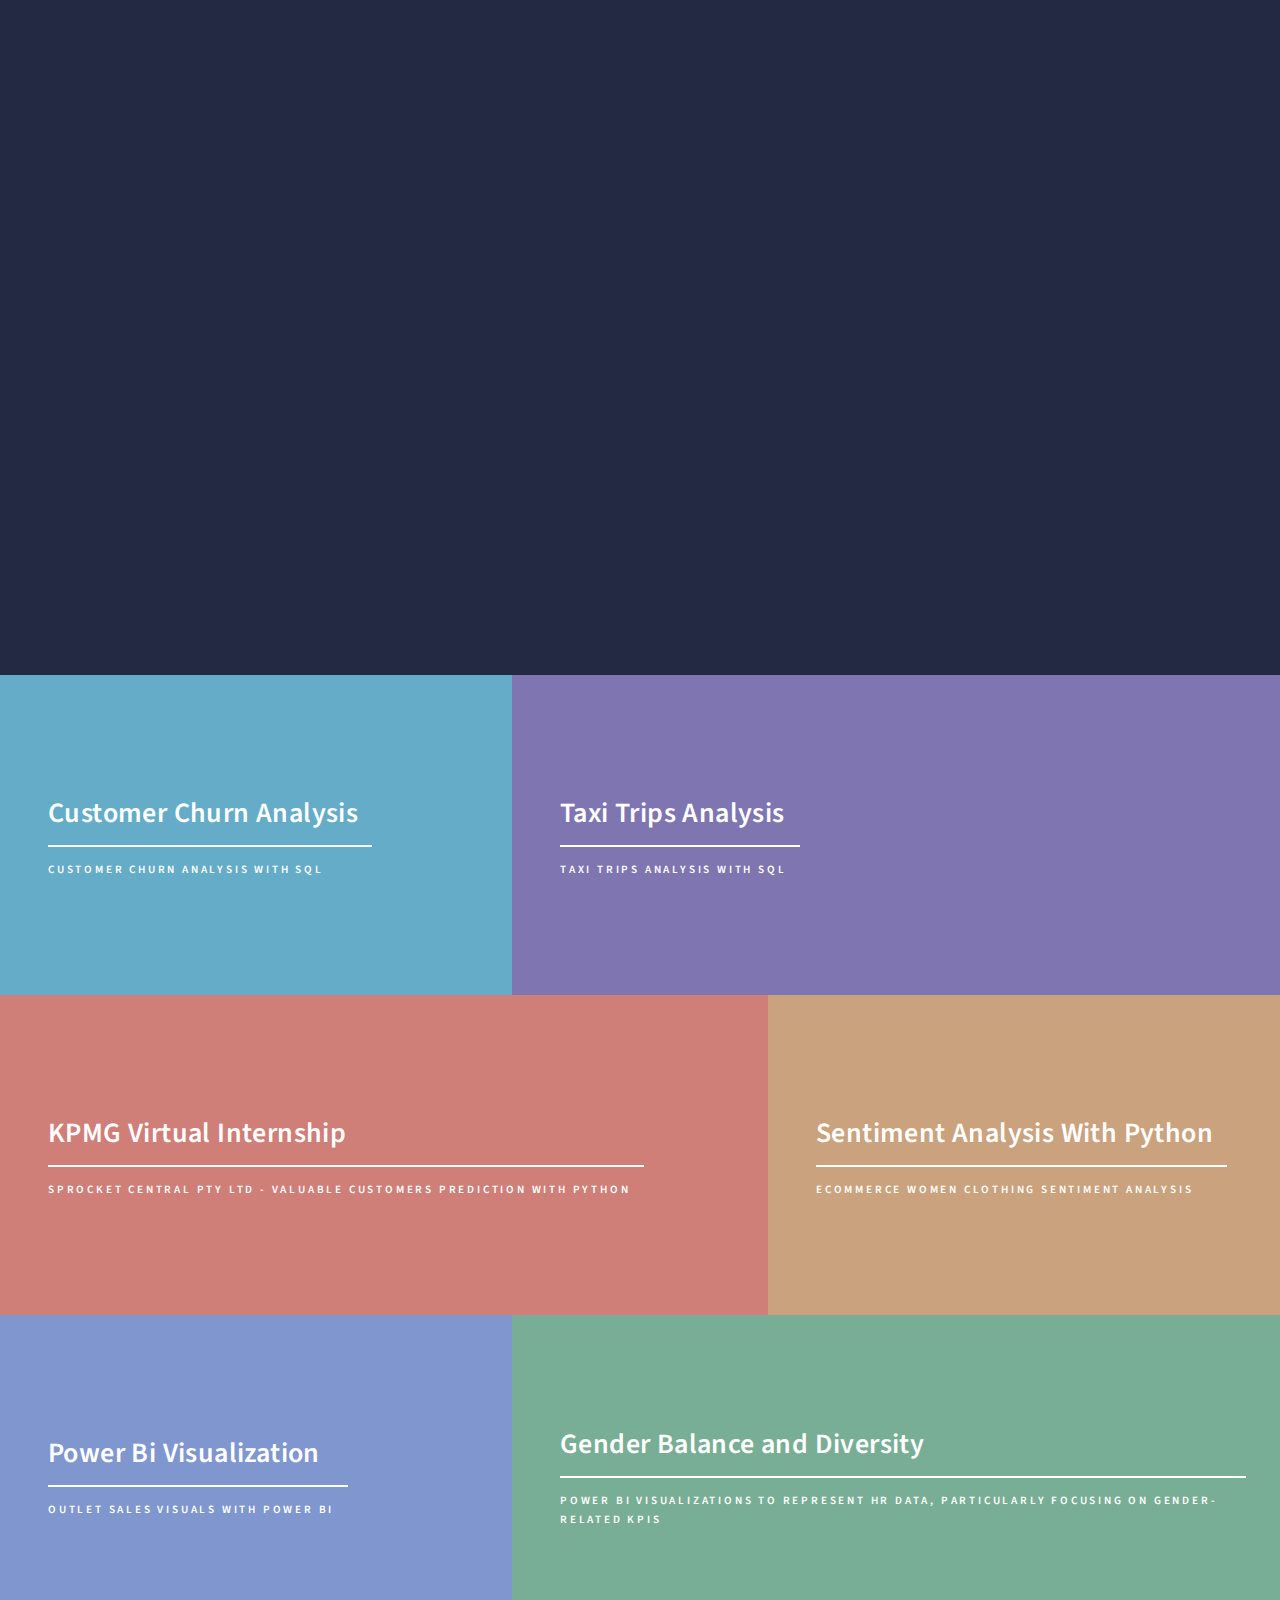
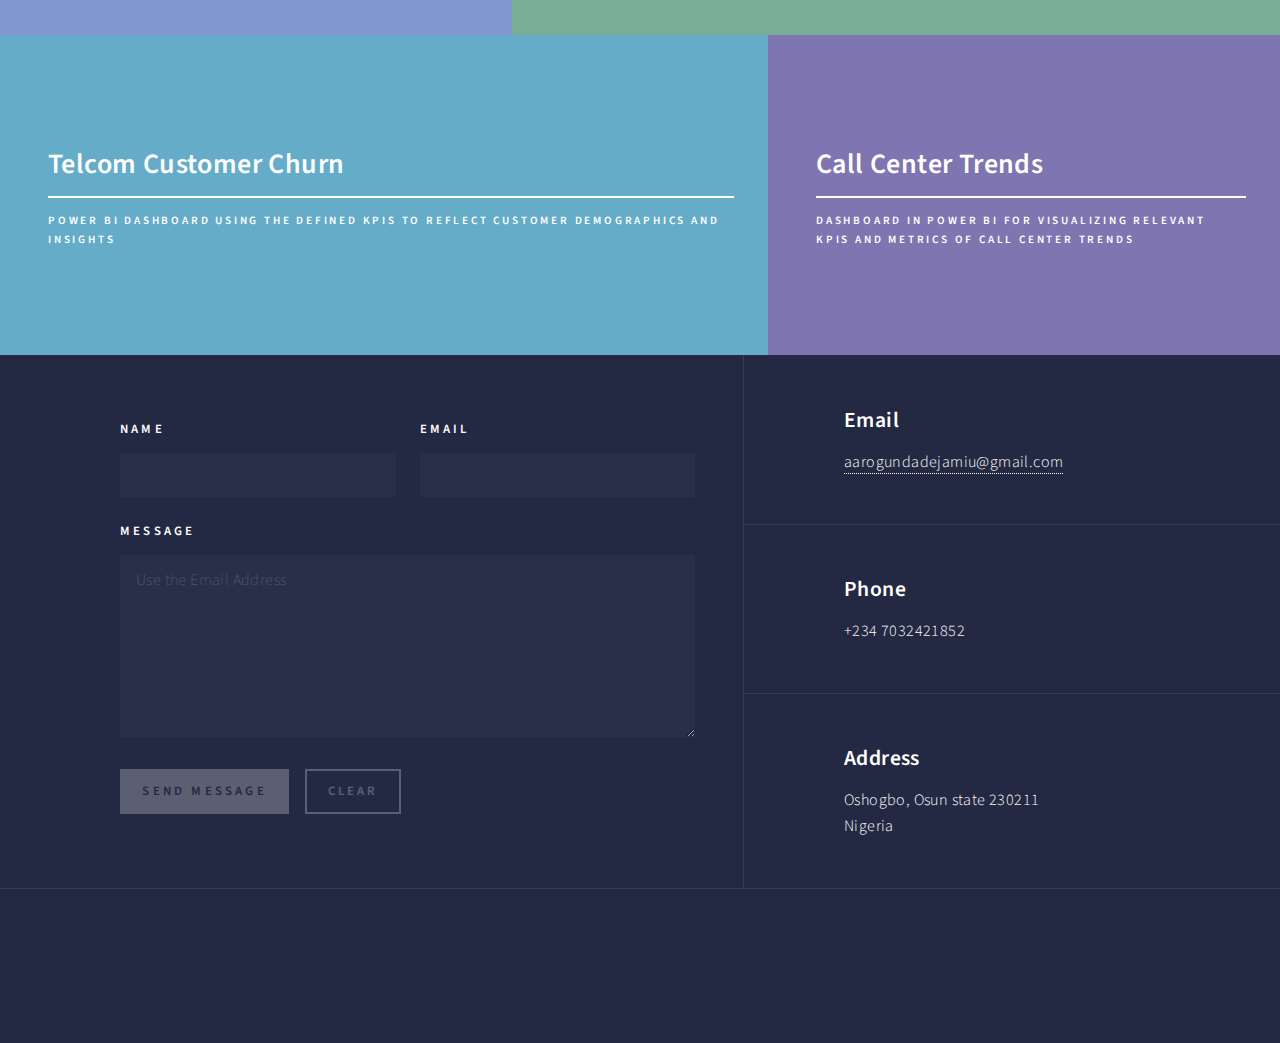
==== commit 7ac577b1: "Images showing now and I rearrange the new projects setup" ====
--- a/index.html
+++ b/index.html
@@ -107,35 +107,34 @@
 										<p>Outlet Sales Visuals with Power Bi</p>
 									</header>
 								</article>
-								
-								<article>
-									<span class="image">
-										<img src="images/Telcom Churn Analysis/call_center_trends.png" alt="" />
-									</span>
-									<header class="major">
-										<h3><a href="https://github.com/aarogundadejamiu/Call-Center-Trends/blob/main/CallCenterTrends.pdf" class="link"></a>Call Center Trends</h3>
-										<p>Dashboard in Power BI for Visualizing Relevant KPIs and Metrics of Call Center Trends</Center></p>
-									</header>
-								</article>
-								<article>
-									<span class="image">
-										<img src="images/Telcom Churn Analysis/Diversity_summary.png" alt="" />
+								<article>
+									<span class="image">
+										<img src="images/TelcomChurnAnalysis/Diversity_summary.png" alt="" />
 									</span>
 									<header class="major">
 										<h3><a href="https://github.com/aarogundadejamiu/Gender-Balance-and-Diversity/blob/main/d%26I.pdf" class="link">Gender Balance and Diversity</a></h3>
 										<p>Power BI Visualizations to Represent HR Data, Particularly Focusing on Gender-Related KPIs</p>
 									</header>
 								</article>
-								
-								<article>
-									<span class="image">
-										<img src="images/Telcom Churn Analysis/Overview.png" alt="" />
+								<article>
+									<span class="image">
+										<img src="images/TelcomChurnAnalysis/Overview.png" alt="" />
 									</span>
 									<header class="major">
 										<h3><a href="https://github.com/aarogundadejamiu/Telcom-Customer-Churn/blob/main/TelcomCustomerChurnAnalysis.pdf" class="link"></a>Telcom Customer Churn</h3>
 										<p>Power Bi Dashboard Using the Defined KPIs to Reflect Customer Demographics and Insights</p>
 									</header>
 								</article>
+								<article>
+									<span class="image">
+										<img src="images/TelcomChurnAnalysis/call_center_trends.png" alt="" />
+									</span>
+									<header class="major">
+										<h3><a href="https://github.com/aarogundadejamiu/Call-Center-Trends/blob/main/CallCenterTrends.pdf" class="link"></a>Call Center Trends</h3>
+										<p>Dashboard in Power BI for Visualizing Relevant KPIs and Metrics of Call Center Trends</p>
+									</header>
+								</article>
+						
 							</section>
 
 						<!-- Two -->
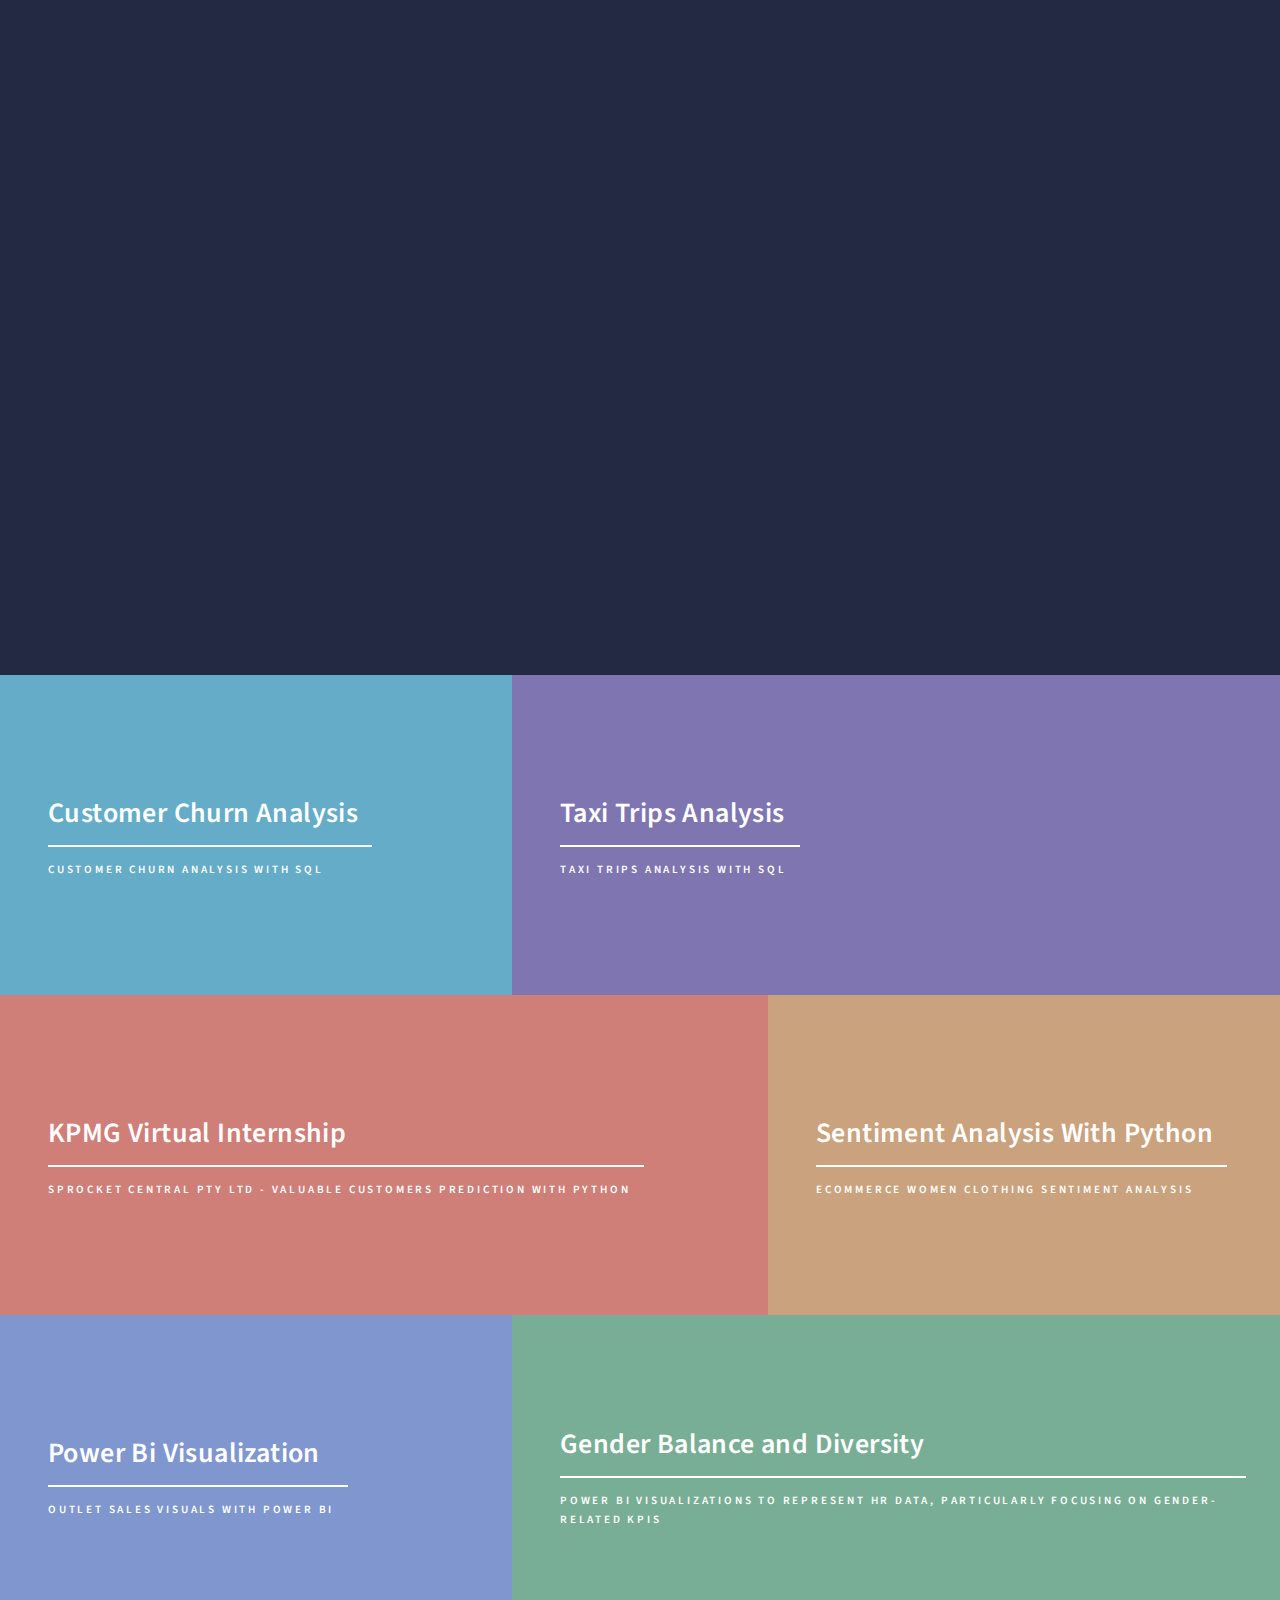
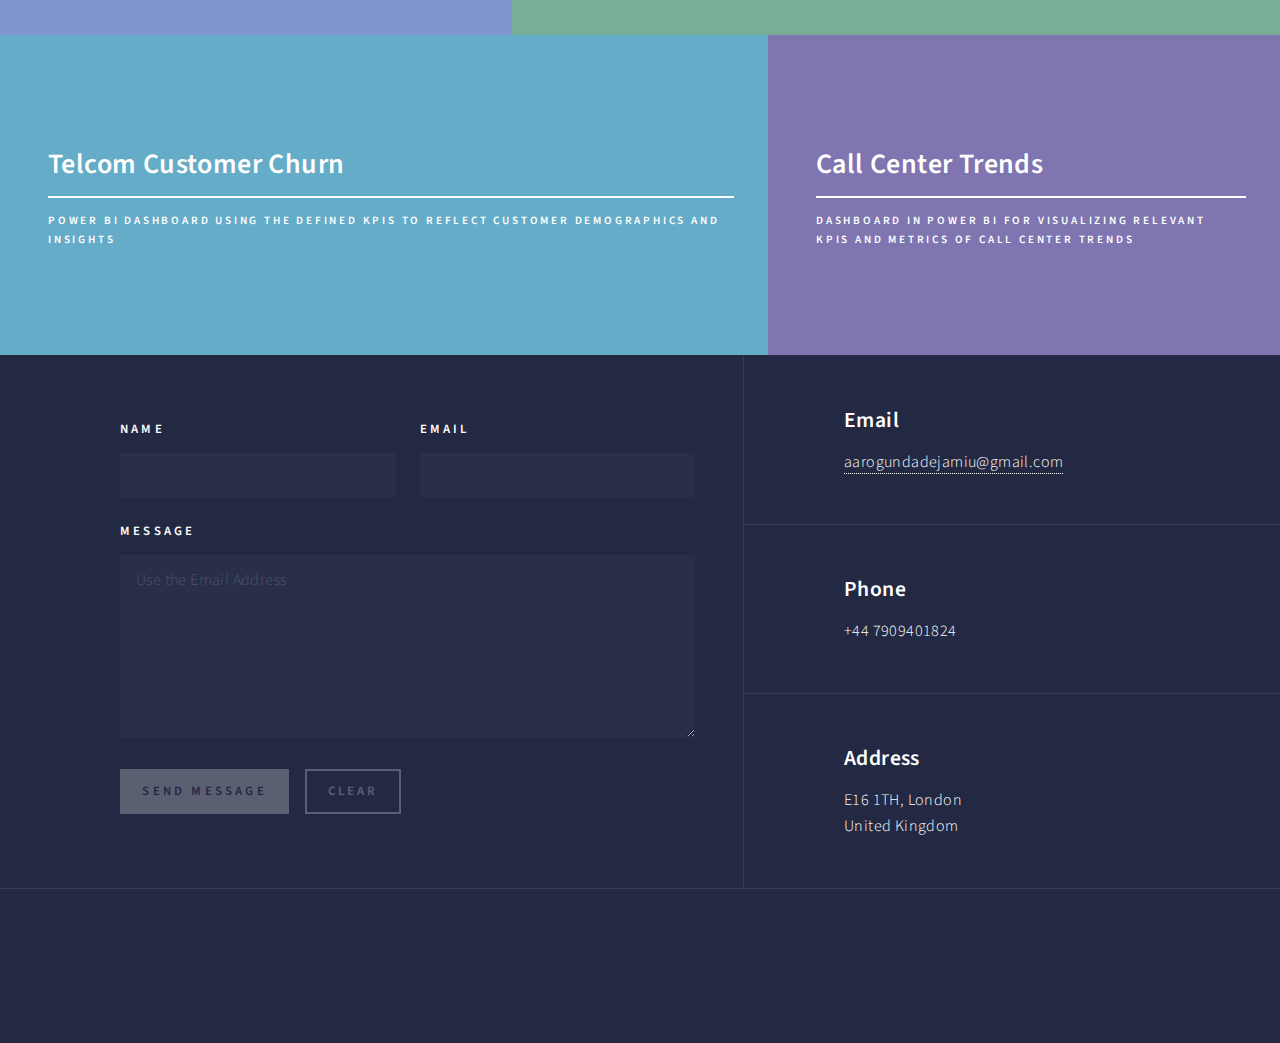
==== commit 093b5473: "Changed address and contact details" ====
--- a/index.html
+++ b/index.html
@@ -29,6 +29,8 @@
 							<li><a href="https://github.com/Hardeborwale87/SQL-for-Data-Analysis">SQL</a></li>
 							<li><a href="https://github.com/Hardeborwale87/Python">Python Projects</a></li>
 							<li><a href="https://github.com/Hardeborwale87?tab=repositories"></a>HTML Projects</li>
+							<li><a href="https://drive.google.com/file/d/1PL6J26QFuexFiue5GCuQ54BXK2CSvH8t/view?usp=drive_link"></a>RESUME</li>
+							
 						</ul>
 						<!-- <ul class="actions stacked">
 							<li><a href="#" class="button primary fit">Get Started</a></li>
@@ -51,7 +53,7 @@
 									 actionable intelligence together.
 								</p>
 								<ul class="actions" style="padding-bottom: 7em;">
-									<li><a href="#one" class="button next scrolly">Get Started</a></li>
+									<li><a href="https://drive.google.com/file/d/1PL6J26QFuexFiue5GCuQ54BXK2CSvH8t/view?usp=drive_link" class="button next scrolly">Link To Resume/CV</a></li>
 								</ul>
 							</div>
 						</div>
@@ -118,10 +120,10 @@
 								</article>
 								<article>
 									<span class="image">
-										<img src="images/TelcomChurnAnalysis/Overview.png" alt="" />
-									</span>
-									<header class="major">
-										<h3><a href="https://github.com/aarogundadejamiu/Telcom-Customer-Churn/blob/main/TelcomCustomerChurnAnalysis.pdf" class="link"></a>Telcom Customer Churn</h3>
+										<img src="images/TelcomChurnAnalysis/Churn_Analysis.png" alt="" />
+									</span>
+									<header class="major">
+										<h3><a href="https://github.com/aarogundadejamiu/Telcom_Customer_Churn/blob/main/TelcomCustomerChurnAnalysis.pdf" class="link"></a>Telcom Customer Churn</h3>
 										<p>Power Bi Dashboard Using the Defined KPIs to Reflect Customer Demographics and Insights</p>
 									</header>
 								</article>
@@ -186,15 +188,15 @@
 									<div class="contact-method">
 										<span class="icon solid alt fa-phone"></span>
 										<h3>Phone</h3>
-										<span>+234 7032421852</span>
+										<span>+44 7909401824</span>
 									</div>
 								</section>
 								<section>
 									<div class="contact-method">
 										<span class="icon solid alt fa-home"></span>
 										<h3>Address</h3>
-										<span>Oshogbo, Osun state 230211<br />
-										Nigeria</span>
+										<span>E16 1TH, London<br />
+										United Kingdom</span>
 									</div>
 								</section>
 							</section>
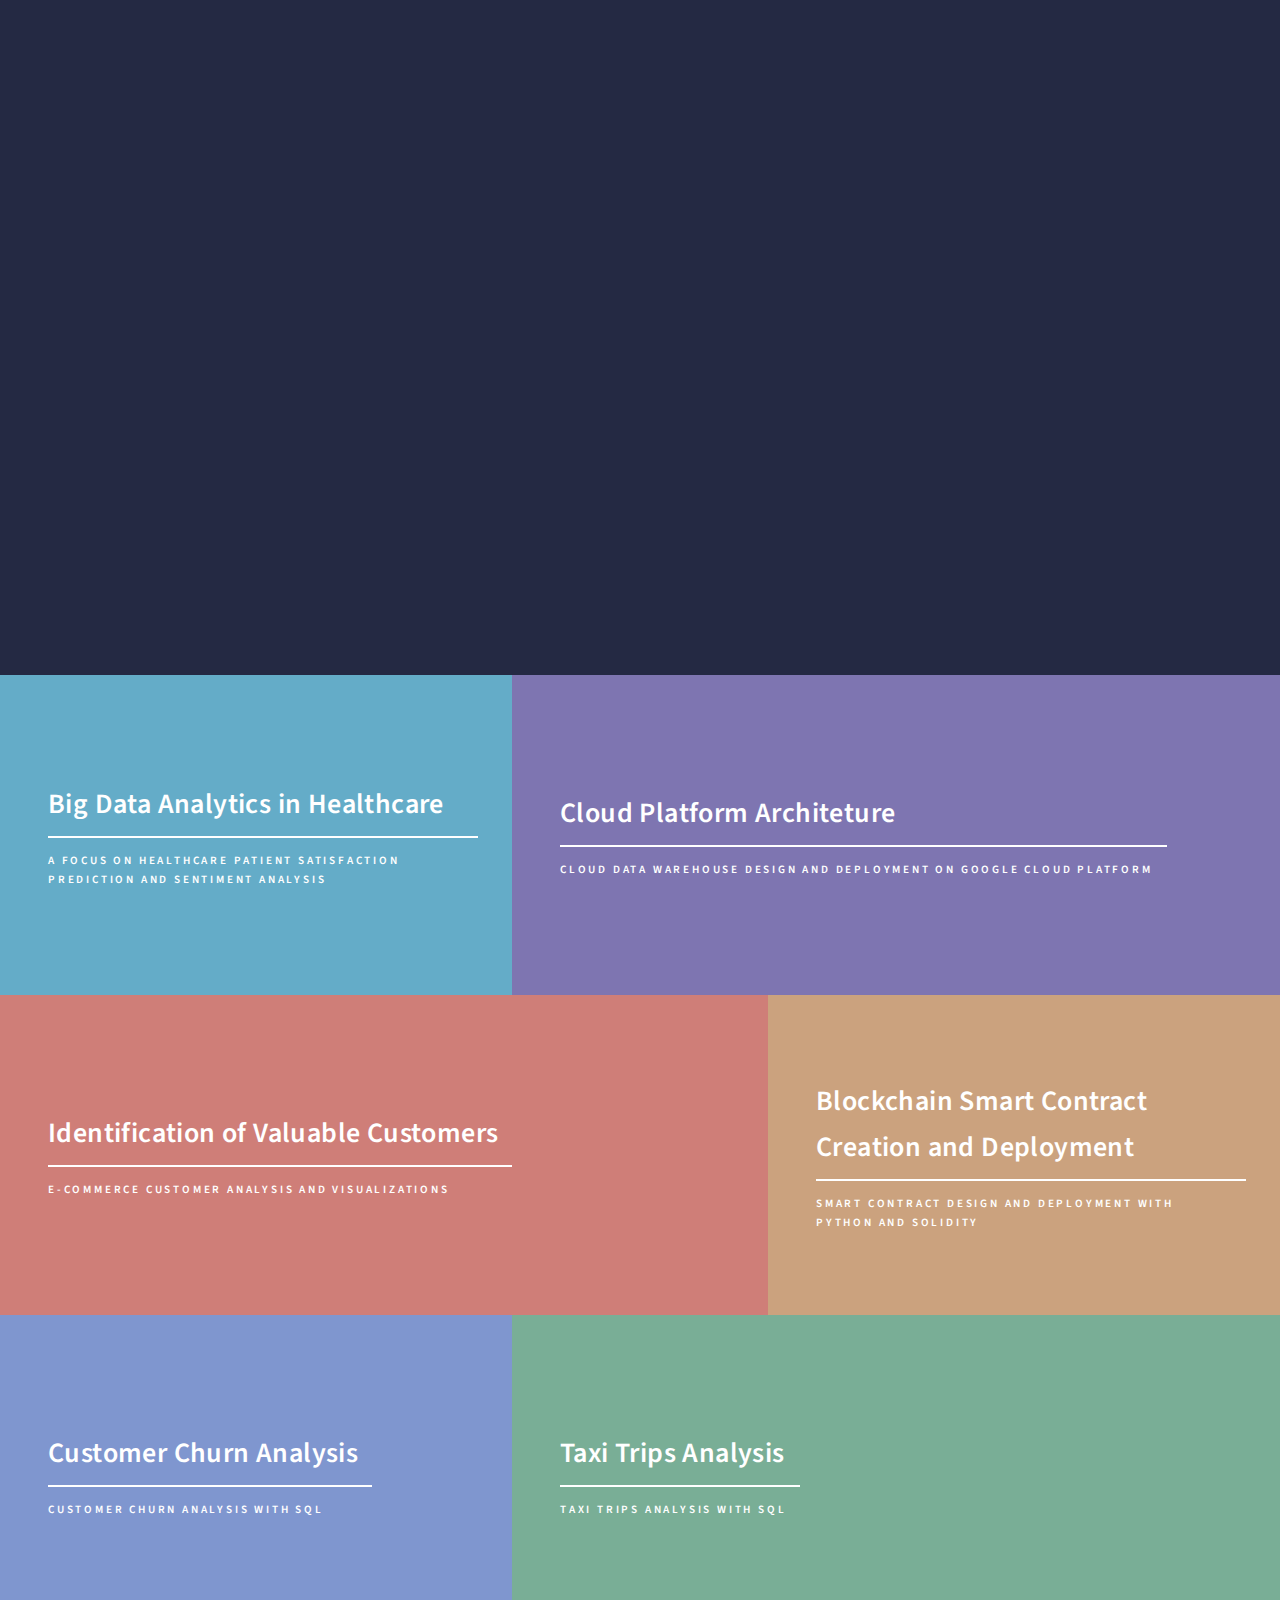
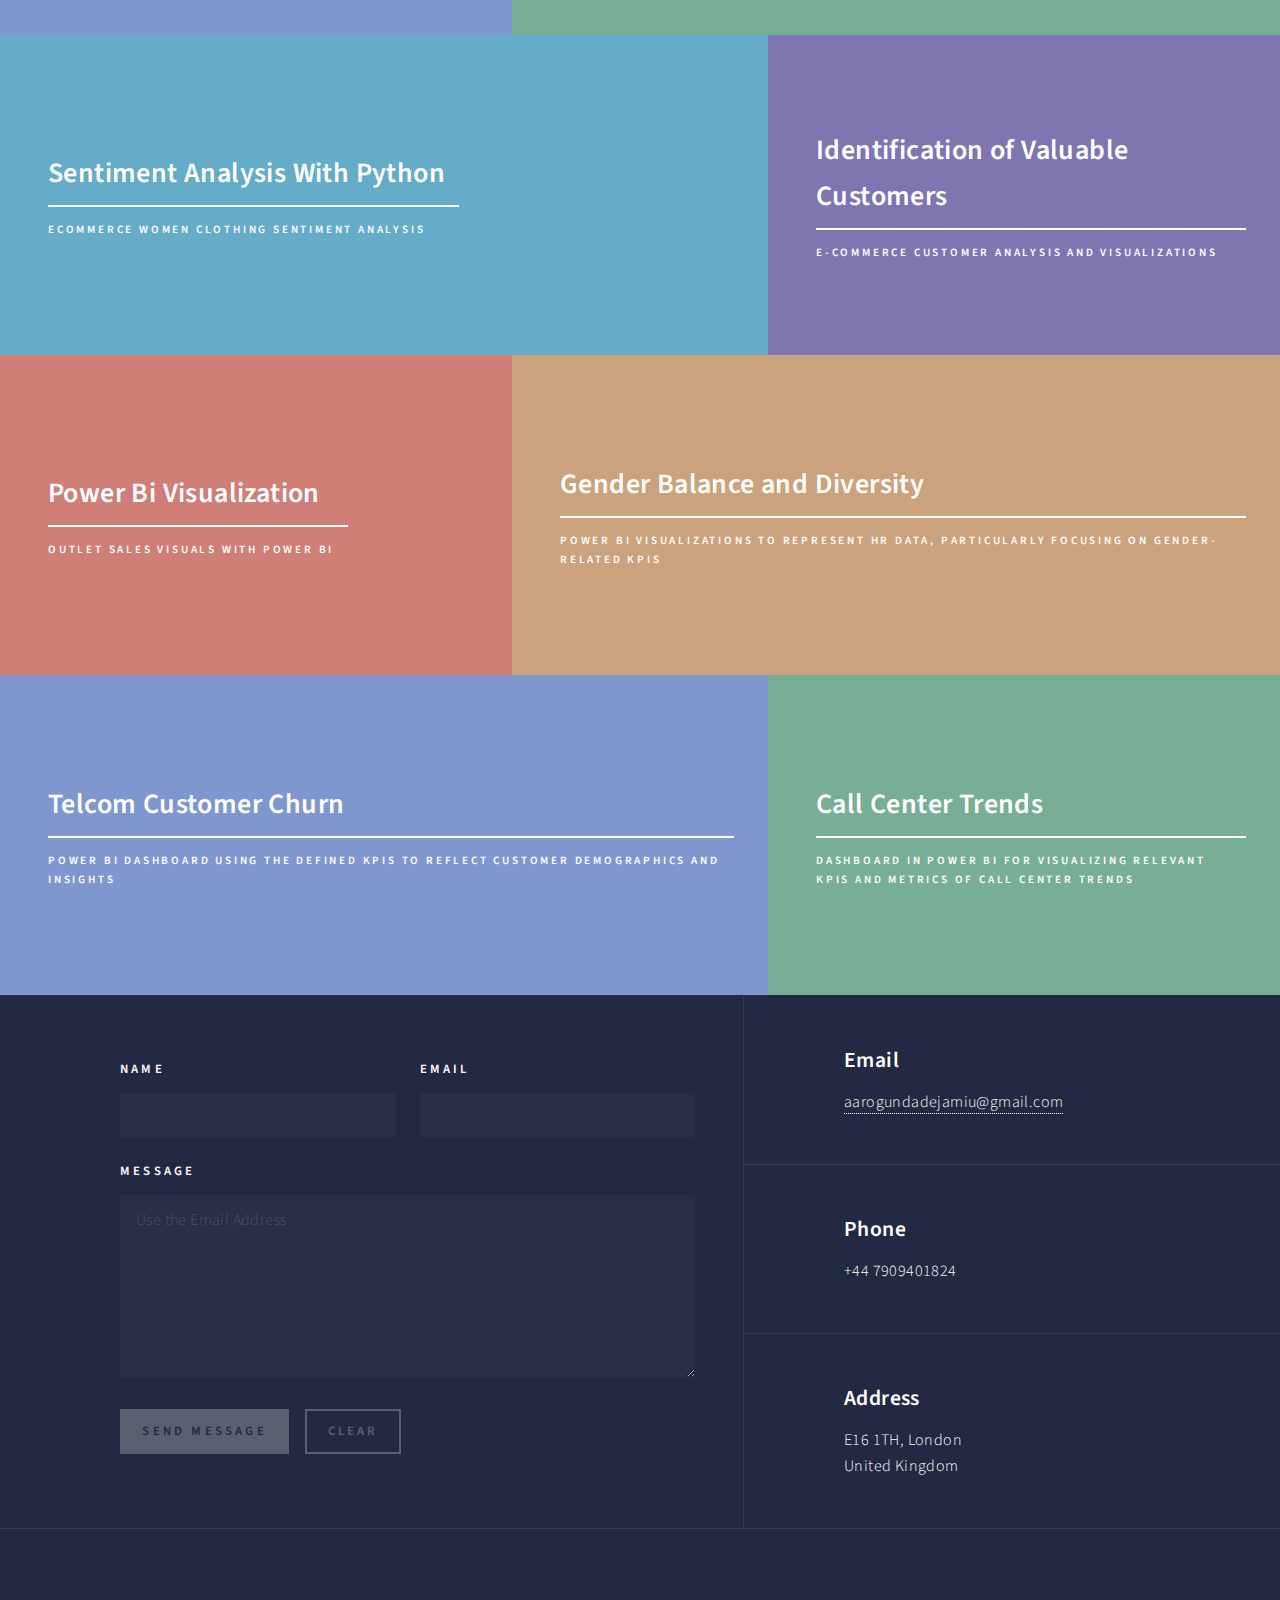
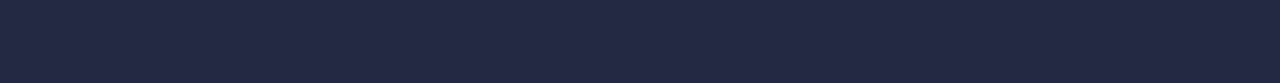
==== commit 0f93e3e5: "Added projects from my MSc. Data Science's Semester one assessments" ====
--- a/index.html
+++ b/index.html
@@ -29,7 +29,7 @@
 							<li><a href="https://github.com/Hardeborwale87/SQL-for-Data-Analysis">SQL</a></li>
 							<li><a href="https://github.com/Hardeborwale87/Python">Python Projects</a></li>
 							<li><a href="https://github.com/Hardeborwale87?tab=repositories"></a>HTML Projects</li>
-							<li><a href="https://drive.google.com/file/d/1PL6J26QFuexFiue5GCuQ54BXK2CSvH8t/view?usp=drive_link"></a>RESUME</li>
+							<li><a href="https://drive.google.com/file/d/12r8LHnDALGfPxgvCiHKvb_VnyX_matY9/view?usp=drive_link"></a>CV</li>
 							
 						</ul>
 						<!-- <ul class="actions stacked">
@@ -53,7 +53,7 @@
 									 actionable intelligence together.
 								</p>
 								<ul class="actions" style="padding-bottom: 7em;">
-									<li><a href="https://drive.google.com/file/d/1PL6J26QFuexFiue5GCuQ54BXK2CSvH8t/view?usp=drive_link" class="button next scrolly">Link To Resume/CV</a></li>
+									<li><a href="https://drive.google.com/file/d/12r8LHnDALGfPxgvCiHKvb_VnyX_matY9/view?usp=drive_link" class="button next scrolly">Link To Resume/CV</a></li>
 								</ul>
 							</div>
 						</div>
@@ -66,6 +66,43 @@
 							<section id="one" class="tiles">
 								<article>
 									<span class="image">
+										<img src="images/healthcare_patient.jpeg" alt="" />
+									</span>
+									<header class="major">
+										<h3><a href="https://github.com/aarogundadejamiu/Big-Data-Analytics-Application-in-Healthcare" class="link">Big Data Analytics in Healthcare</a></h3>
+										<p>A Focus on Healthcare Patient Satisfaction Prediction and Sentiment Analysis</p>
+									</header>
+								</article>
+								<article>
+									<span class="image">
+										<img src="images/cloud_architecture.png" alt="" />
+									</span>
+									<header class="major">
+										<h3><a href="https://github.com/aarogundadejamiu/Designing-Cloud-Platform-Architecture-and-Big-Data-Sentiment-Analysis" class="link">Cloud Platform Architeture</a></h3>
+										<p>Cloud data warehouse design and deployment on Google Cloud Platform</p>
+									</header>
+								</article>
+								<article>
+									<span class="image">
+										<img src="images/KPMG/KPMG-inside-sherpa-thumb.jpg" alt="" />
+									</span>
+									<header class="major">
+										<h3><a href="https://github.com/aarogundadejamiu/Data-Visualization-and-the-Identification-of-Valuable-Customers" class="link">Identification of Valuable Customers</a></h3>
+										<p>E-commerce Customer Analysis and Visualizations</p>
+									</header>
+								</article>
+								<article>
+									<span class="image">
+										<img src="images/blockchain.jpeg" alt="" />
+									</span>
+									<header class="major">
+										<h3><a href="https://github.com/aarogundadejamiu/Creation-and-Deployment-of-Smart-Contract-for-Future-Net-Ltd." class="link">Blockchain Smart Contract Creation and Deployment</a></h3>
+										<p>Smart Contract design and deployment with Python and Solidity</p>
+									</header>
+								</article>
+
+								<article>
+									<span class="image">
 										<img src="images/OIH.jfif" alt="" />
 									</span>
 									<header class="major">
@@ -84,20 +121,20 @@
 								</article>
 								<article>
 									<span class="image">
-										<img src="images/KPMG/KPMG-inside-sherpa-thumb.jpg" alt="" />
-									</span>
-									<header class="major">
-										<h3><a href="https://github.com/Hardeborwale87/KPMG_Virtual_Intership__Sprocket_Central_Pty_Ltd" class="link">KPMG Virtual Internship</a></h3>
-										<p>Sprocket Central Pty Ltd - Valuable Customers Prediction WITH Python</p>
-									</header>
-								</article>
-								<article>
-									<span class="image">
 										<img src="images/sentiment_analyses/wordCloud2.jpg" alt="" />
 									</span>
 									<header class="major">
 										<h3><a href="https://github.com/Hardeborwale87/Women_Clohing_Ecommerce_Sentiment_Analyses" class="link">Sentiment Analysis With Python</a></h3>
 										<p>Ecommerce Women Clothing Sentiment Analysis</p>
+									</header>
+								</article>
+								<article>
+									<span class="image">
+										<img src="images/extra.png" alt="" />
+									</span>
+									<header class="major">
+										<h3><a href="customerChurn.html" class="link">Identification of Valuable Customers</a></h3>
+										<p>E-commerce Customer Analysis and Visualizations</p>
 									</header>
 								</article>
 								<article>
